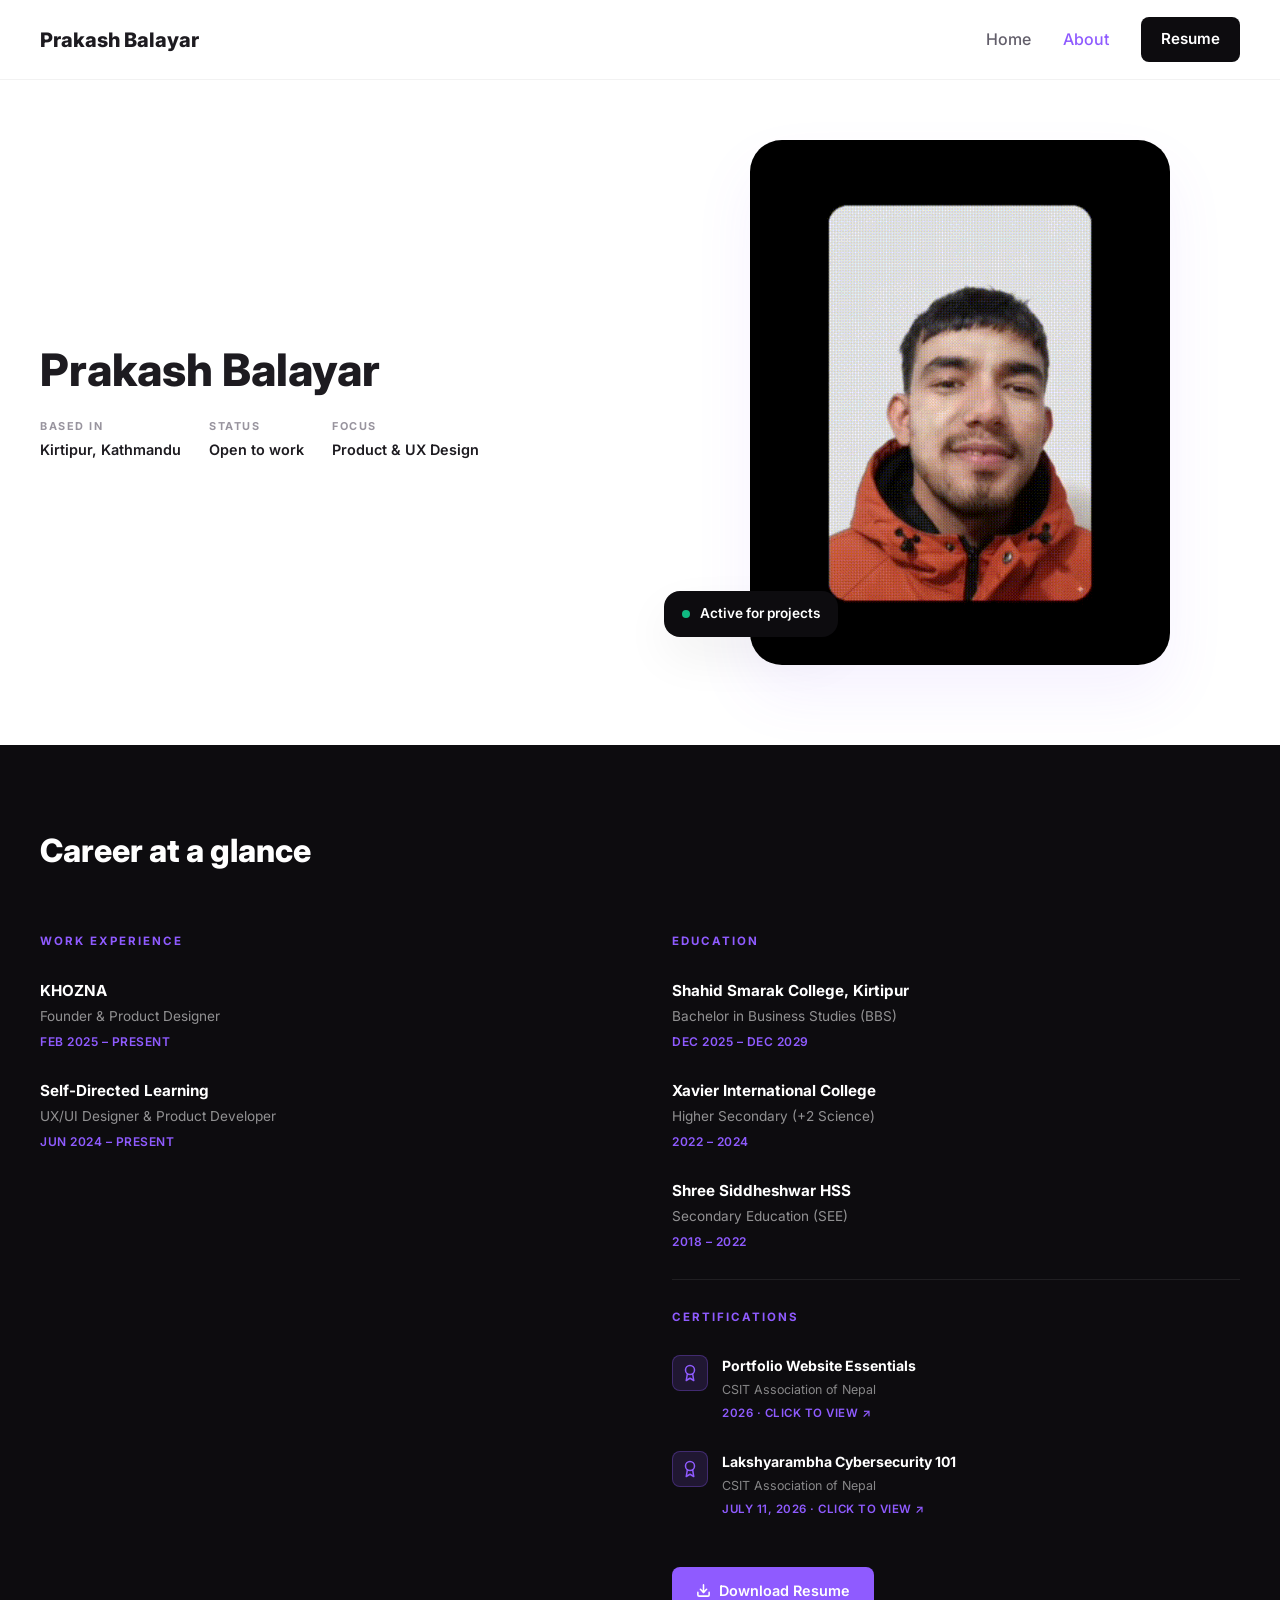
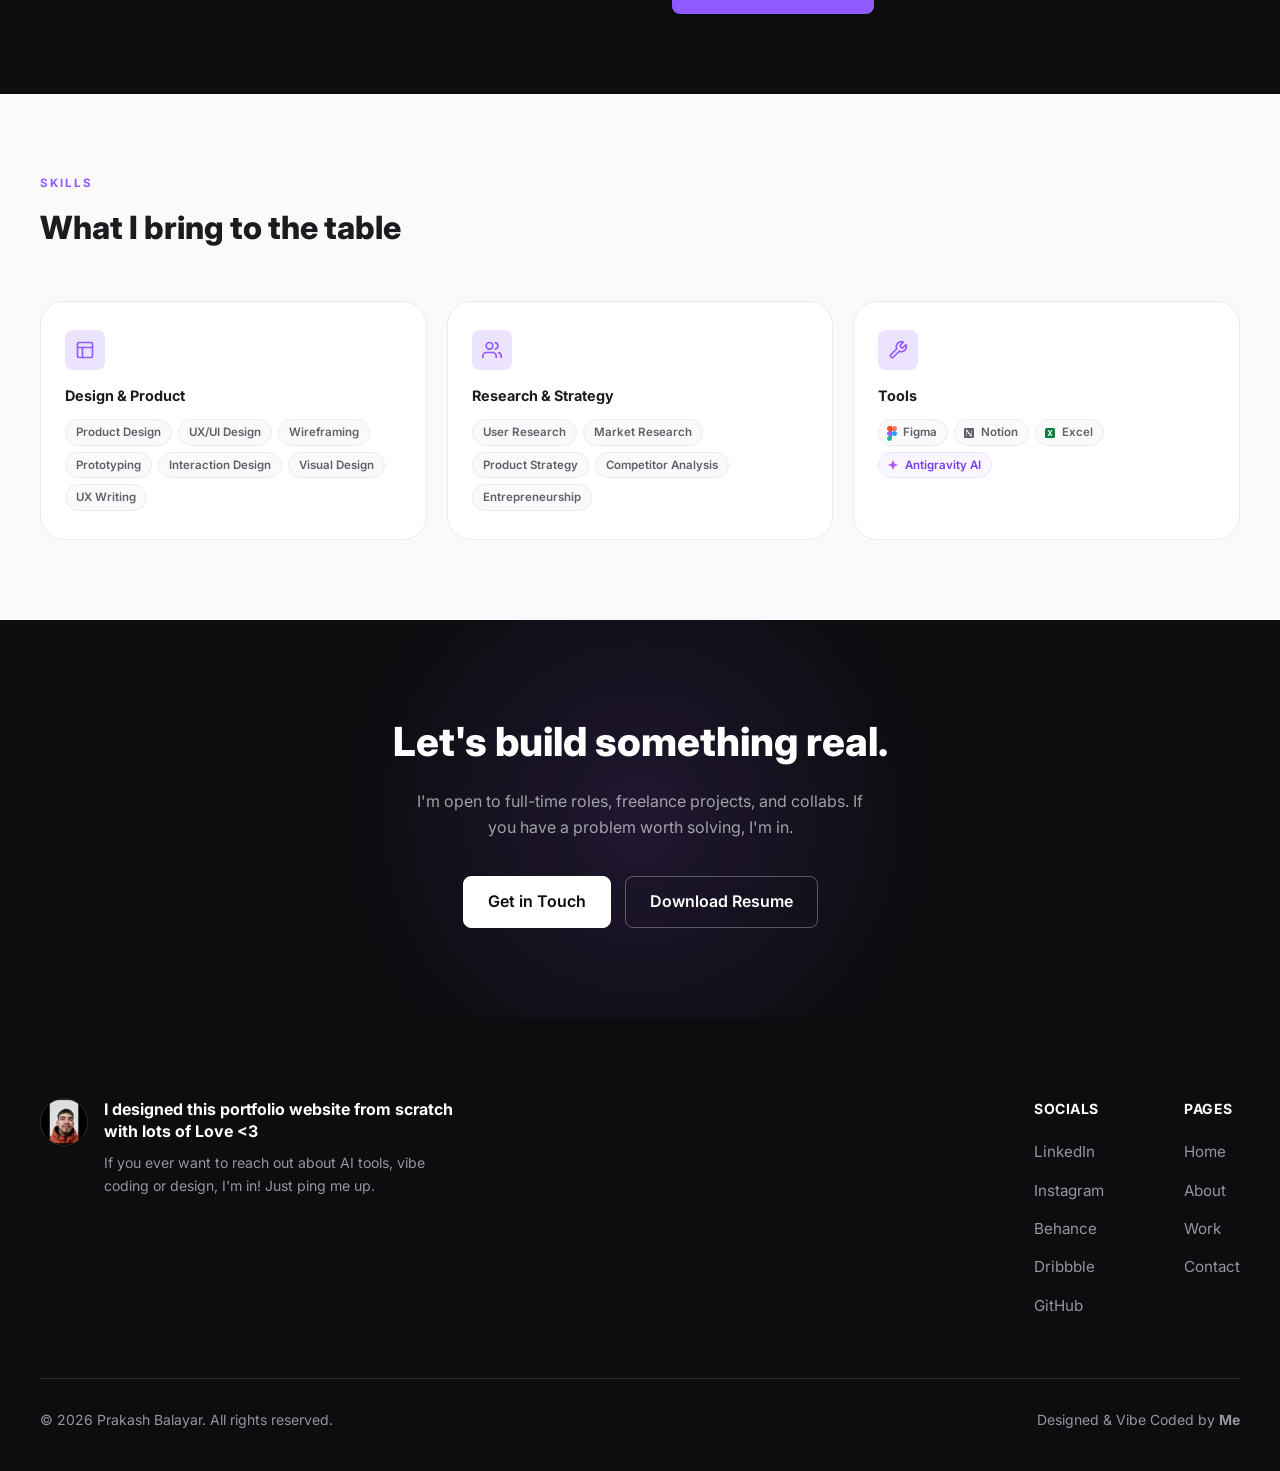
==== about.html @ 480bbaaa "design: update about page tools section to only include key design/productivity tools with custom br" ====
<!DOCTYPE html>
<html lang="en">

<head>
  <meta charset="UTF-8">
  <meta name="viewport" content="width=device-width, initial-scale=1.0">
  <title>About — Prakash Balayar | Product Designer</title>
  <meta name="description" content="Learn about Prakash Balayar — Junior Product Designer, Founder of KHOZNA, and UX strategist based in Kathmandu, Nepal.">
  <link rel="preconnect" href="https://fonts.googleapis.com">
  <link rel="preconnect" href="https://fonts.gstatic.com" crossorigin>
  <link href="https://fonts.googleapis.com/css2?family=Inter:wght@300;400;500;600;700;800;900&display=swap" rel="stylesheet">
  <link rel="stylesheet" href="style.css">
  <style>
    /* ── Hero ── */
    .about-hero {
      padding: 140px 0 80px;
      background-color: var(--bg-primary);
    }
    .about-hero-inner {
      display: grid;
      grid-template-columns: 1fr 1fr;
      gap: 80px;
      align-items: center;
    }
    .about-badge {
      display: inline-block;
      background-color: var(--primary-light);
      color: var(--primary-dark);
      font-weight: 700;
      font-size: 0.75rem;
      letter-spacing: 1.5px;
      text-transform: uppercase;
      padding: 6px 16px;
      border-radius: 50px;
      margin-bottom: 24px;
    }
    .about-headline {
      font-family: var(--font-title);
      font-size: 2.8rem;
      font-weight: 800;
      line-height: 1.2;
      color: var(--text-main);
      margin-bottom: 20px;
    }
    .about-headline span {
      background: var(--primary-gradient);
      -webkit-background-clip: text;
      background-clip: text;
      -webkit-text-fill-color: transparent;
    }
    .about-intro-para {
      font-size: 1rem;
      color: var(--text-muted);
      line-height: 1.8;
      margin-bottom: 32px;
    }
    .about-meta-row {
      display: flex;
      gap: 28px;
      flex-wrap: wrap;
    }
    .about-meta-item { display: flex; flex-direction: column; gap: 3px; }
    .about-meta-label { font-size: 0.68rem; font-weight: 700; text-transform: uppercase; letter-spacing: 1.5px; color: var(--text-light); }
    .about-meta-value { font-size: 0.9rem; font-weight: 600; color: var(--text-main); }
    .about-hero-photo { position: relative; }
    .about-photo-img {
      width: 100%; max-width: 420px; border-radius: var(--radius-xl);
      object-fit: cover; aspect-ratio: 4/5; display: block;
      margin: 0 auto; box-shadow: var(--shadow-premium);
    }
    .about-photo-badge {
      position: absolute; bottom: 28px; left: -16px;
      background: var(--bg-dark); color: var(--text-white);
      padding: 12px 18px; border-radius: var(--radius-md);
      box-shadow: var(--shadow-lg); display: flex; align-items: center; gap: 10px;
    }
    .badge-dot-green {
      width: 8px; height: 8px; min-width: 8px;
      background-color: #10B981; border-radius: 50%;
      animation: pg 2s ease-in-out infinite;
    }
    @keyframes pg { 0%,100%{opacity:1} 50%{opacity:.35} }
    .about-photo-badge span { font-size: 0.85rem; font-weight: 600; }

    /* ── Bio ── */
    .about-bio-section {
      padding: 80px 0;
      background-color: var(--bg-secondary);
    }
    .about-bio-grid {
      display: grid;
      grid-template-columns: 240px 1fr;
      gap: 70px;
      align-items: start;
    }
    .bio-sidebar-label {
      font-size: 0.72rem; font-weight: 700; text-transform: uppercase;
      letter-spacing: 2px; color: var(--primary); margin-bottom: 12px; display: block;
    }
    .bio-sidebar-line {
      width: 36px; height: 3px;
      background: var(--primary-gradient); border-radius: 2px; margin-bottom: 18px;
    }
    .bio-sidebar-sub { font-size: 0.88rem; color: var(--text-muted); line-height: 1.7; }
    .bio-content h2 {
      font-family: var(--font-title); font-size: 1.9rem; font-weight: 800;
      color: var(--text-main); margin-bottom: 18px; line-height: 1.25;
    }
    .bio-content p {
      font-size: 0.97rem; color: var(--text-muted); line-height: 1.85; margin-bottom: 18px;
    }
    .bio-content p:last-child { margin-bottom: 0; }

    /* ── Career at a Glance (dark) ── */
    .glance-section {
      background-color: var(--bg-dark);
      padding: 80px 0;
      color: var(--text-white);
    }
    .glance-heading {
      font-family: var(--font-title);
      font-size: 2rem;
      font-weight: 800;
      color: var(--text-white);
      margin-bottom: 56px;
    }
    .glance-grid {
      display: grid;
      grid-template-columns: 1fr 1fr;
      gap: 64px;
    }
    .glance-col-title {
      font-family: var(--font-title);
      font-size: 0.72rem;
      font-weight: 700;
      text-transform: uppercase;
      letter-spacing: 2px;
      color: var(--primary);
      margin-bottom: 28px;
      display: block;
    }
    .glance-list { display: flex; flex-direction: column; gap: 28px; }
    .glance-org {
      font-family: var(--font-title);
      font-weight: 700;
      font-size: 0.95rem;
      color: var(--text-white);
      margin-bottom: 3px;
    }
    .glance-role {
      font-size: 0.85rem;
      color: rgba(255,255,255,0.55);
      margin-bottom: 4px;
    }
    .glance-date {
      font-size: 0.75rem;
      font-weight: 600;
      color: var(--primary);
      text-transform: uppercase;
      letter-spacing: 0.5px;
    }
    .glance-divider {
      border: none;
      border-top: 1px solid rgba(255,255,255,0.08);
      margin: 28px 0;
    }
    /* Certification in same glance col */
    .glance-cert-title {
      font-family: var(--font-title);
      font-size: 0.72rem;
      font-weight: 700;
      text-transform: uppercase;
      letter-spacing: 2px;
      color: var(--primary);
      margin-bottom: 28px;
      display: block;
    }
    .cert-item {
      display: flex; gap: 14px; align-items: flex-start;
      text-decoration: none;
      transition: transform var(--transition-fast);
    }
    .cert-item:hover {
      transform: translateX(4px);
    }
    .cert-icon {
      width: 36px; height: 36px; min-width: 36px;
      background: rgba(143,91,255,0.15);
      border: 1px solid rgba(143,91,255,0.3);
      border-radius: 8px;
      display: flex; align-items: center; justify-content: center;
      color: var(--primary);
    }
    .cert-name {
      font-weight: 700; font-size: 0.88rem;
      color: var(--text-white); margin-bottom: 3px;
    }
    .cert-issuer {
      font-size: 0.78rem;
      color: rgba(255,255,255,0.5);
      margin-bottom: 4px;
    }
    .cert-date {
      font-size: 0.72rem;
      color: var(--primary);
      font-weight: 600;
      text-transform: uppercase;
      letter-spacing: 0.5px;
    }
    .glance-footer {
      display: grid;
      grid-template-columns: 1fr 1fr;
      gap: 64px;
      margin-top: 48px;
    }
    .glance-footer .glance-download {
      grid-column: 2;
      justify-self: start;
    }
    .glance-download {
      display: inline-flex;
      align-items: center;
      gap: 8px;
      background: var(--primary);
      color: #fff;
      font-family: var(--font-title);
      font-weight: 600;
      font-size: 0.9rem;
      padding: 12px 24px;
      border-radius: var(--radius-sm);
      transition: background var(--transition-fast), box-shadow var(--transition-fast);
    }
    .glance-download:hover {
      background: var(--primary-dark);
      box-shadow: 0 8px 20px rgba(143,91,255,0.3);
    }

    /* ── Skills ── */
    .about-skills-section { padding: 80px 0; background: var(--bg-secondary); }
    .skills-grid { display: grid; grid-template-columns: repeat(3,1fr); gap: 20px; }
    .skill-card {
      background: var(--bg-primary); border: 1px solid var(--border-light);
      border-radius: var(--radius-lg); padding: 28px 24px;
      transition: transform var(--transition-normal), box-shadow var(--transition-normal), border-color var(--transition-normal);
    }
    .skill-card:hover { transform: translateY(-4px); box-shadow: var(--shadow-md); border-color: var(--primary-light); }
    .skill-card-icon {
      width: 40px; height: 40px; background: var(--primary-light);
      border-radius: var(--radius-sm); display: flex; align-items: center;
      justify-content: center; margin-bottom: 14px; color: var(--primary);
    }
    .skill-card h4 { font-family: var(--font-title); font-weight: 700; font-size: 0.9rem; color: var(--text-main); margin-bottom: 12px; }
    .skill-tags { display: flex; flex-wrap: wrap; gap: 6px; }
    .skill-tag {
      font-size: 0.72rem; font-weight: 600; color: var(--text-muted);
      background: var(--bg-secondary); border: 1px solid var(--border-light);
      padding: 3px 10px; border-radius: 50px;
    }
    .skill-tag-with-icon {
      display: inline-flex;
      align-items: center;
      gap: 6px;
      padding: 3px 10px 3px 8px;
    }
    .skill-tag-with-icon svg {
      flex-shrink: 0;
    }

    /* ── Section label/heading ── */
    .section-label { font-size: 0.72rem; font-weight: 700; text-transform: uppercase; letter-spacing: 2px; color: var(--primary); margin-bottom: 10px; display: block; }
    .section-heading { font-family: var(--font-title); font-size: 2rem; font-weight: 800; color: var(--text-main); margin-bottom: 48px; }

    /* ── CTA ── */
    .about-cta {
      padding: 90px 0; background-color: var(--bg-dark);
      text-align: center; position: relative; overflow: hidden;
    }
    .about-cta::before {
      content:''; position:absolute; top:50%; left:50%;
      transform:translate(-50%,-50%); width:600px; height:600px;
      background:radial-gradient(circle,rgba(143,91,255,.14) 0%,transparent 70%);
      pointer-events:none;
    }
    .about-cta h2 { font-family:var(--font-title); font-size:2.5rem; font-weight:800; color:var(--text-white); margin-bottom:14px; position:relative; }
    .about-cta p { font-size:1rem; color:rgba(255,255,255,.6); margin-bottom:36px; max-width:460px; margin-left:auto; margin-right:auto; line-height:1.65; position:relative; }
    .about-cta-buttons { display:flex; gap:14px; justify-content:center; flex-wrap:wrap; position:relative; }
    .btn-white { background-color:var(--text-white); color:var(--bg-dark); border:1px solid var(--text-white); }
    .btn-white:hover { background-color:rgba(255,255,255,.9); }
    .btn-ghost { background-color:transparent; color:var(--text-white); border:1px solid rgba(255,255,255,.3); }
    .btn-ghost:hover { background-color:rgba(255,255,255,.08); border-color:rgba(255,255,255,.6); }

    /* ── Responsive ── */
    @media (max-width: 900px) {
      .about-hero-inner { grid-template-columns:1fr; gap:40px; }
      .about-hero-photo { order:-1; }
      .about-photo-img { max-width:300px; aspect-ratio:1/1; }
      .about-photo-badge { left:0; }
      .about-bio-grid { grid-template-columns:1fr; gap:28px; }
      .glance-grid { display: flex; flex-direction: column-reverse; gap: 48px; }
      .glance-footer { display: flex; justify-content: center; margin-top: 32px; }
      .skills-grid { grid-template-columns:1fr 1fr; }
    }
    @media (max-width: 600px) {
      .about-hero { padding:110px 0 56px; }
      .about-headline { font-size:2rem; }
      .about-bio-section, .about-skills-section { padding:56px 0; }
      .glance-section { padding:60px 0; }
      .skills-grid { grid-template-columns:1fr; }
      .about-cta h2 { font-size:1.8rem; }
      .about-cta-buttons { flex-direction:column; align-items:center; }
      .about-cta-buttons .btn { width:100%; max-width:280px; }
    }
  </style>
</head>

<body>

  <!-- Navbar -->
  <header class="navbar">
    <div class="container navbar-container">
      <a href="index.html" class="logo">Prakash Balayar</a>
      <nav class="nav-menu">
        <a href="index.html#hero" class="nav-link">Home</a>
        <a href="about.html" class="nav-link" style="color:var(--primary);">About</a>
        <a href="Prakash_Balayar_Resume.pdf" target="_blank" class="btn btn-nav">Resume</a>
      </nav>
      <button class="mobile-toggle" aria-label="Toggle menu">
        <span></span><span></span><span></span>
      </button>
    </div>
  </header>

  <main>

    <!-- Hero -->
    <section class="about-hero">
      <div class="container about-hero-inner">
        <div class="about-hero-left">
          <h1 class="about-headline">Prakash Balayar</h1>
          <div class="about-meta-row">
            <div class="about-meta-item">
              <span class="about-meta-label">Based in</span>
              <span class="about-meta-value">Kirtipur, Kathmandu</span>
            </div>
            <div class="about-meta-item">
              <span class="about-meta-label">Status</span>
              <span class="about-meta-value">Open to work</span>
            </div>
            <div class="about-meta-item">
              <span class="about-meta-label">Focus</span>
              <span class="about-meta-value">Product & UX Design</span>
            </div>
          </div>
        </div>
        <div class="about-hero-photo">
          <img src="prakash.gif" alt="Prakash Balayar" class="about-photo-img">
          <div class="about-photo-badge">
            <span class="badge-dot-green"></span>
            <span>Active for projects</span>
          </div>
        </div>
      </div>
    </section>

    <!-- Career at a Glance -->
    <section class="glance-section">
      <div class="container">
        <h2 class="glance-heading">Career at a glance</h2>

        <div class="glance-grid">

          <!-- Left: Work Experience -->
          <div class="glance-work-col">
            <span class="glance-col-title">Work Experience</span>
            <div class="glance-list">

              <div class="glance-item">
                <div class="glance-org">KHOZNA</div>
                <div class="glance-role">Founder & Product Designer</div>
                <div class="glance-date">Feb 2025 – Present</div>
              </div>

              <div class="glance-item">
                <div class="glance-org">Self-Directed Learning</div>
                <div class="glance-role">UX/UI Designer & Product Developer</div>
                <div class="glance-date">Jun 2024 – Present</div>
              </div>

            </div>
          </div>

          <!-- Right: Education + Certifications -->
          <div class="glance-edu-col">
            <span class="glance-col-title">Education</span>
            <div class="glance-list">

              <div class="glance-item">
                <div class="glance-org">Shahid Smarak College, Kirtipur</div>
                <div class="glance-role">Bachelor in Business Studies (BBS)</div>
                <div class="glance-date">Dec 2025 – Dec 2029</div>
              </div>

              <div class="glance-item">
                <div class="glance-org">Xavier International College</div>
                <div class="glance-role">Higher Secondary (+2 Science)</div>
                <div class="glance-date">2022 – 2024</div>
              </div>

              <div class="glance-item">
                <div class="glance-org">Shree Siddheshwar HSS</div>
                <div class="glance-role">Secondary Education (SEE)</div>
                <div class="glance-date">2018 – 2022</div>
              </div>

            </div>

            <hr class="glance-divider">

            <span class="glance-cert-title">Certifications</span>
            <div class="glance-list">

              <!-- Cert 1: Portfolio Website Essentials -->
              <a href="prakash-balayar-portfolio-website-essentials-2026.png" target="_blank" class="cert-item">
                <div class="cert-icon">
                  <svg width="18" height="18" viewBox="0 0 24 24" fill="none" stroke="currentColor" stroke-width="2" stroke-linecap="round" stroke-linejoin="round"><circle cx="12" cy="8" r="6"/><path d="M15.477 12.89L17 22l-5-3-5 3 1.523-9.11"/></svg>
                </div>
                <div class="cert-body">
                  <div class="cert-name">Portfolio Website Essentials</div>
                  <div class="cert-issuer">CSIT Association of Nepal</div>
                  <div class="cert-date">2026 · Click to view ↗</div>
                </div>
              </a>

              <!-- Cert 2: Cybersecurity 101 -->
              <a href="prakash-balayar-cybersecurity-101.png" target="_blank" class="cert-item">
                <div class="cert-icon">
                  <svg width="18" height="18" viewBox="0 0 24 24" fill="none" stroke="currentColor" stroke-width="2" stroke-linecap="round" stroke-linejoin="round"><circle cx="12" cy="8" r="6"/><path d="M15.477 12.89L17 22l-5-3-5 3 1.523-9.11"/></svg>
                </div>
                <div class="cert-body">
                  <div class="cert-name">Lakshyarambha Cybersecurity 101</div>
                  <div class="cert-issuer">CSIT Association of Nepal</div>
                  <div class="cert-date">July 11, 2026 · Click to view ↗</div>
                </div>
              </a>

            </div>
          </div>

        </div>

        <div class="glance-footer">
          <a href="Prakash_Balayar_Resume.pdf" target="_blank" class="glance-download">
            <svg width="15" height="15" viewBox="0 0 24 24" fill="none" stroke="currentColor" stroke-width="2.5" stroke-linecap="round" stroke-linejoin="round"><path d="M21 15v4a2 2 0 0 1-2 2H5a2 2 0 0 1-2-2v-4"/><polyline points="7 10 12 15 17 10"/><line x1="12" y1="15" x2="12" y2="3"/></svg>
            Download Resume
          </a>
        </div>
      </div>
    </section>

    <!-- Skills -->
    <section class="about-skills-section">
      <div class="container">
        <span class="section-label">Skills</span>
        <h2 class="section-heading">What I bring to the table</h2>
        <div class="skills-grid">

          <div class="skill-card">
            <div class="skill-card-icon">
              <svg width="20" height="20" viewBox="0 0 24 24" fill="none" stroke="currentColor" stroke-width="2" stroke-linecap="round" stroke-linejoin="round"><rect x="3" y="3" width="18" height="18" rx="2"/><path d="M3 9h18M9 21V9"/></svg>
            </div>
            <h4>Design & Product</h4>
            <div class="skill-tags">
              <span class="skill-tag">Product Design</span>
              <span class="skill-tag">UX/UI Design</span>
              <span class="skill-tag">Wireframing</span>
              <span class="skill-tag">Prototyping</span>
              <span class="skill-tag">Interaction Design</span>
              <span class="skill-tag">Visual Design</span>
              <span class="skill-tag">UX Writing</span>
            </div>
          </div>

          <div class="skill-card">
            <div class="skill-card-icon">
              <svg width="20" height="20" viewBox="0 0 24 24" fill="none" stroke="currentColor" stroke-width="2" stroke-linecap="round" stroke-linejoin="round"><path d="M17 21v-2a4 4 0 0 0-4-4H5a4 4 0 0 0-4 4v2"/><circle cx="9" cy="7" r="4"/><path d="M23 21v-2a4 4 0 0 0-3-3.87M16 3.13a4 4 0 0 1 0 7.75"/></svg>
            </div>
            <h4>Research & Strategy</h4>
            <div class="skill-tags">
              <span class="skill-tag">User Research</span>
              <span class="skill-tag">Market Research</span>
              <span class="skill-tag">Product Strategy</span>
              <span class="skill-tag">Competitor Analysis</span>
              <span class="skill-tag">Entrepreneurship</span>
            </div>
          </div>

          <div class="skill-card">
            <div class="skill-card-icon">
              <svg width="20" height="20" viewBox="0 0 24 24" fill="none" stroke="currentColor" stroke-width="2" stroke-linecap="round" stroke-linejoin="round"><path d="M14.7 6.3a1 1 0 0 0 0 1.4l1.6 1.6a1 1 0 0 0 1.4 0l3.77-3.77a6 6 0 0 1-7.94 7.94l-6.91 6.91a2.12 2.12 0 0 1-3-3l6.91-6.91a6 6 0 0 1 7.94-7.94l-3.76 3.76z"/></svg>
            </div>
            <h4>Tools</h4>
            <div class="skill-tags">
              <!-- Figma tag -->
              <span class="skill-tag skill-tag-with-icon">
                <svg width="10" height="15" viewBox="0 0 12 18" fill="none" xmlns="http://www.w3.org/2000/svg" style="margin-top: 1px;">
                  <path d="M3 0C1.34315 0 0 1.34315 0 3C0 4.65685 1.34315 6 3 6H6V0H3Z" fill="#F24E1E"/>
                  <path d="M9 0C7.34315 0 6 1.34315 6 3V6H9C10.6569 6 12 4.65685 12 3C12 1.34315 10.6569 0 9 0Z" fill="#FF7262"/>
                  <path d="M3 6C1.34315 6 0 7.34315 0 9C0 10.6569 1.34315 12 3 12H6V6H3Z" fill="#A259FF"/>
                  <path d="M0 15C0 16.6569 1.34315 18 3 18C4.65685 18 6 16.6569 6 15V12H3C1.34315 12 0 13.34315 0 15Z" fill="#1ABC9C"/>
                  <path d="M9 6C7.34315 6 6 7.34315 6 9C6 10.6569 7.34315 12 9 12C10.6569 12 12 10.6569 12 9C12 7.34315 10.6569 6 9 6Z" fill="#18A0FB"/>
                </svg>
                Figma
              </span>
              <!-- Notion tag -->
              <span class="skill-tag skill-tag-with-icon">
                <svg width="12" height="12" viewBox="0 0 24 24" fill="currentColor">
                  <path d="M4.46 2h15.08A2.46 2.46 0 0 1 22 4.46v15.08A2.46 2.46 0 0 1 19.54 22H4.46A2.46 2.46 0 0 1 2 19.54V4.46A2.46 2.46 0 0 1 4.46 2zm1.69 3.08v13.84c.61-.15.93-.61.93-1.38V8.16l8.3 10.76c.46.61 1.07.61 1.84.46V5.54c-.61.15-.92.62-.92 1.39v9.23l-8.31-10.77c-.46-.61-1.07-.61-1.84-.31z"/>
                </svg>
                Notion
              </span>
              <!-- Excel tag -->
              <span class="skill-tag skill-tag-with-icon">
                <svg width="12" height="12" viewBox="0 0 24 24" fill="#107C41" xmlns="http://www.w3.org/2000/svg">
                  <rect x="2" y="2" width="20" height="20" rx="3" fill="#107C41"/>
                  <path d="M7 6H10L12 10.5L14 6H17L13.5 12L17 18H14L12 13.5L10 18H7L10.5 12L7 6Z" fill="white"/>
                </svg>
                Excel
              </span>
              <!-- Antigravity tag -->
              <span class="skill-tag skill-tag-with-icon" style="border-color: var(--primary-light); background: rgba(143, 91, 255, 0.05); color: var(--primary-dark);">
                <svg width="12" height="12" viewBox="0 0 24 24" fill="none" xmlns="http://www.w3.org/2000/svg">
                  <path d="M12 2L14.85 9.15L22 12L14.85 14.85L12 22L9.15 14.85L2 12L9.15 9.15L12 2Z" fill="url(#ai-spark-grad)"/>
                  <defs>
                    <linearGradient id="ai-spark-grad" x1="2" y1="2" x2="22" y2="22" gradientUnits="userSpaceOnUse">
                      <stop stop-color="#8F5BFF"/>
                      <stop offset="1" stop-color="#D05BFF"/>
                    </linearGradient>
                  </defs>
                </svg>
                Antigravity AI
              </span>
            </div>
          </div>

        </div>
      </div>
    </section>

    <!-- CTA -->
    <section class="about-cta">
      <div class="container">
        <h2>Let's build something real.</h2>
        <p>I'm open to full-time roles, freelance projects, and collabs. If you have a problem worth solving, I'm in.</p>
        <div class="about-cta-buttons">
          <a href="index.html#contact" class="btn btn-white">Get in Touch</a>
          <a href="Prakash_Balayar_Resume.pdf" target="_blank" class="btn btn-ghost">Download Resume</a>
        </div>
      </div>
    </section>

  </main>

  <!-- Footer -->
  <footer class="footer">
    <div class="container">
      <div class="footer-top">
        <div class="footer-brand">
          <div class="brand-bio-wrap">
            <img src="prakash.gif" alt="Prakash Balayar" class="footer-avatar">
            <div class="brand-bio-text">
              <p class="brand-bio-title">I designed this portfolio website from scratch with lots of Love &lt;3</p>
              <p class="brand-bio-sub">If you ever want to reach out about AI tools, vibe coding or design, I'm in! Just ping me up.</p>
            </div>
          </div>
        </div>
        <div class="footer-links-group">
          <div class="footer-links-col">
            <h5 class="col-title">Socials</h5>
            <a href="https://www.linkedin.com/in/prakash-balayar/" target="_blank" rel="noopener noreferrer" class="footer-link">LinkedIn</a>
            <a href="https://www.instagram.com/prakashblyr_i_/" target="_blank" rel="noopener noreferrer" class="footer-link">Instagram</a>
            <a href="https://www.behance.net/PrakashBlyr" target="_blank" rel="noopener noreferrer" class="footer-link">Behance</a>
            <a href="https://dribbble.com/Prakashblyr" target="_blank" rel="noopener noreferrer" class="footer-link">Dribbble</a>
            <a href="https://github.com/Prakas-sys" target="_blank" rel="noopener noreferrer" class="footer-link">GitHub</a>
          </div>
          <div class="footer-links-col">
            <h5 class="col-title">Pages</h5>
            <a href="index.html" class="footer-link">Home</a>
            <a href="about.html" class="footer-link">About</a>
            <a href="index.html#work" class="footer-link">Work</a>
            <a href="index.html#contact" class="footer-link">Contact</a>
          </div>
        </div>
      </div>
      <div class="footer-divider"></div>
      <div class="footer-bottom">
        <p class="copyright">© 2026 Prakash Balayar. All rights reserved.</p>
        <p class="copyright">Designed &amp; Vibe Coded by <strong>Me</strong></p>
      </div>
    </div>
  </footer>

  <script src="script.js"></script>
</body>
</html>
---- style.css ----
/* -------------------------------------------------------------
 * Prakash Balayar Portfolio - Premium Design System Stylesheet
 * ------------------------------------------------------------- */

/* Variables & Design Tokens */
:root {
  --primary: #8F5BFF;
  --primary-light: #ECE3FF;
  --primary-dark: #763EE5;
  --primary-gradient: linear-gradient(135deg, #8F5BFF 0%, #B68DFF 100%);
  --secondary: #1F2937;
  
  --bg-primary: #FFFFFF;
  --bg-secondary: #FAFAFB;
  --bg-dark: #0D0C0F;
  --bg-dark-card: #151419;
  
  --text-main: #1D1B20;
  --text-muted: #625E6A;
  --text-light: #98949E;
  --text-white: #FFFFFF;
  
  --border-light: #EBEAEF;
  --border-dark: #2B2930;
  
  --radius-xl: 32px;
  --radius-lg: 24px;
  --radius-md: 16px;
  --radius-sm: 8px;
  
  --shadow-sm: 0 2px 8px rgba(0, 0, 0, 0.04);
  --shadow-md: 0 8px 24px rgba(143, 91, 255, 0.06);
  --shadow-lg: 0 20px 48px rgba(0, 0, 0, 0.06);
  --shadow-premium: 0 30px 60px rgba(143, 91, 255, 0.08);
  
  --font-title: 'Inter', -apple-system, BlinkMacSystemFont, sans-serif;
  --font-body: 'Inter', -apple-system, BlinkMacSystemFont, sans-serif;
  
  --transition-fast: 0.2s cubic-bezier(0.16, 1, 0.3, 1);
  --transition-normal: 0.35s cubic-bezier(0.16, 1, 0.3, 1);
  --transition-slow: 0.6s cubic-bezier(0.16, 1, 0.3, 1);
}

/* Reset basics */
*, *::before, *::after {
  box-sizing: border-box;
  margin: 0;
  padding: 0;
}

html {
  scroll-behavior: smooth;
  font-size: 16px;
}

body {
  font-family: var(--font-body);
  background-color: var(--bg-primary);
  color: var(--text-main);
  line-height: 1.6;
  -webkit-font-smoothing: antialiased;
  overflow-x: hidden;
}

img {
  max-width: 100%;
  display: block;
  height: auto;
}

a {
  text-decoration: none;
  color: inherit;
  transition: color var(--transition-fast);
}

input, textarea, button {
  font-family: inherit;
  outline: none;
}

/* Layout Utilities */
.container {
  width: 100%;
  max-width: 1320px;
  margin-left: auto;
  margin-right: auto;
  padding-left: 40px;
  padding-right: 40px;
}

/* Helper Buttons */
.btn {
  display: inline-flex;
  align-items: center;
  justify-content: center;
  gap: 8px;
  padding: 12px 24px;
  font-family: var(--font-title);
  font-weight: 600;
  font-size: 1rem;
  border-radius: var(--radius-sm);
  cursor: pointer;
  transition: transform var(--transition-fast), background-color var(--transition-fast), border-color var(--transition-fast), box-shadow var(--transition-fast);
  border: 1px type solid transparent;
}

.btn:active {
  transform: scale(0.97);
}

.btn-primary {
  background-color: var(--primary);
  color: var(--text-white);
  border: 1px solid var(--primary);
}

.btn-primary:hover {
  background-color: var(--primary-dark);
  box-shadow: 0 8px 20px rgba(143, 91, 255, 0.25);
}

.btn-outline {
  background-color: transparent;
  color: var(--primary);
  border: 1px solid var(--primary);
}

.btn-outline:hover {
  background-color: var(--primary-light);
  color: var(--primary-dark);
}

.btn-nav {
  background-color: var(--bg-dark);
  color: var(--text-white);
  padding: 10px 20px;
  border-radius: var(--radius-sm);
  font-size: 0.95rem;
}

.btn-nav:hover {
  background-color: var(--primary);
  box-shadow: 0 4px 12px rgba(143, 91, 255, 0.2);
}

/* Header & Glassmorphic Navbar */
.navbar {
  position: fixed;
  top: 0;
  left: 0;
  right: 0;
  height: 80px;
  z-index: 100;
  background-color: rgba(255, 255, 255, 0.8);
  backdrop-filter: blur(12px);
  -webkit-backdrop-filter: blur(12px);
  border-bottom: 1px solid rgba(0, 0, 0, 0.05);
  display: flex;
  align-items: center;
  transition: background-color var(--transition-fast), height var(--transition-fast);
}

.navbar.scrolled {
  height: 70px;
  background-color: rgba(255, 255, 255, 0.9);
  box-shadow: var(--shadow-sm);
}

.navbar-container {
  display: flex;
  justify-content: space-between;
  align-items: center;
}

.logo {
  font-family: var(--font-title);
  font-weight: 800;
  font-size: 1.25rem;
  color: var(--text-main);
  display: flex;
  align-items: center;
  gap: 8px;
}

.logo-dot {
  width: 8px;
  height: 8px;
  background-color: var(--primary);
  border-radius: 50%;
  display: inline-block;
}

.nav-menu {
  display: flex;
  align-items: center;
  gap: 32px;
}

.nav-link {
  font-family: var(--font-title);
  font-weight: 500;
  font-size: 1rem;
  color: var(--text-muted);
  position: relative;
  padding: 8px 0;
}

.nav-link::after {
  content: '';
  position: absolute;
  bottom: 0;
  left: 0;
  width: 0;
  height: 2px;
  background-color: var(--primary);
  transition: width var(--transition-fast);
}

.nav-link:hover {
  color: var(--text-main);
}

.nav-link:hover::after {
  width: 100%;
}

.mobile-toggle {
  display: none;
  flex-direction: column;
  gap: 6px;
  background: none;
  border: none;
  cursor: pointer;
  padding: 4px;
}

.mobile-toggle span {
  width: 24px;
  height: 2px;
  background-color: var(--text-main);
  transition: transform var(--transition-fast), opacity var(--transition-fast);
}

/* Hero Section */
.hero-section {
  padding-top: 160px;
  padding-bottom: 80px;
  min-height: calc(100vh - 80px);
  display: flex;
  align-items: center;
}

.hero-container {
  display: grid;
  grid-template-columns: 1.1fr 0.9fr;
  align-items: center;
  gap: 60px;
}

.hero-content {
  display: flex;
  flex-direction: column;
  align-items: flex-start;
}

.badge-hello {
  background-color: var(--primary-light);
  color: var(--primary-dark);
  font-weight: 700;
  font-size: 0.9rem;
  letter-spacing: 0.5px;
  text-transform: uppercase;
  padding: 6px 14px;
  border-radius: 50px;
  margin-bottom: 24px;
  font-family: var(--font-title);
}

.hello-text {
  font-family: var(--font-title);
  font-size: 32px;
  font-weight: 700;
  color: var(--primary);
  margin-bottom: 12px;
}

.hero-title {
  font-family: var(--font-title);
  font-weight: 800;
  font-size: 48px;
  line-height: 1.15;
  color: var(--text-main);
  margin-bottom: 20px;
}

.gradient-text {
  background: var(--primary-gradient);
  -webkit-background-clip: text;
  background-clip: text;
  -webkit-text-fill-color: transparent;
}

.hero-description {
  font-size: 16px;
  color: var(--text-muted);
  margin-bottom: 40px;
  max-width: 520px;
  line-height: 1.65;
}

.hero-actions {
  display: flex;
  gap: 16px;
  width: 100%;
}

.hero-visual {
  display: flex;
  justify-content: center;
  align-items: center;
  position: relative;
}

.avatar-wrapper {
  position: relative;
  width: 100%;
  max-width: 420px;
  aspect-ratio: 1 / 1;
  border-radius: var(--radius-xl);
  overflow: visible;
}

.avatar-backdrop {
  display: none;
}

.avatar-image {
  position: relative;
  z-index: 2;
  width: 100%;
  height: 100%;
  object-fit: cover;
  border-radius: var(--radius-xl);
  border: 4px solid var(--bg-primary);
  box-shadow: var(--shadow-lg);
}

/* Avatar Badge Overlays */
.avatar-badge {
  position: absolute;
  z-index: 3;
  background: rgba(255, 255, 255, 0.9);
  backdrop-filter: blur(8px);
  -webkit-backdrop-filter: blur(8px);
  border: 1px solid rgba(255, 255, 255, 0.6);
  padding: 10px 16px;
  border-radius: 50px;
  font-family: var(--font-title);
  font-weight: 600;
  font-size: 0.875rem;
  box-shadow: var(--shadow-md);
  display: flex;
  align-items: center;
  gap: 8px;
}

.badge-top-right {
  top: 30px;
  right: -20px;
}

.badge-bottom-right {
  bottom: 40px;
  right: -30px;
  background: var(--primary);
  color: var(--text-white);
  border-color: rgba(255, 255, 255, 0.1);
}

.badge-dot {
  width: 8px;
  height: 8px;
  background-color: #10B981;
  border-radius: 50%;
}

.animate-ping-slow {
  animation: ping 2s cubic-bezier(0, 0, 0.2, 1) infinite;
}

@keyframes ping {
  75%, 100% {
    transform: scale(2);
    opacity: 0;
  }
}

.badge-icon {
  font-size: 1rem;
}

/* Custom design cursor pointer overlay */
.cursor-mockup {
  position: absolute;
  z-index: 4;
  top: 50%;
  left: 20%;
  display: flex;
  flex-direction: column;
  align-items: flex-start;
  pointer-events: none;
  animation: floatCursor 6s ease-in-out infinite alternate;
}

.cursor-label {
  background-color: var(--primary);
  color: var(--text-white);
  font-size: 0.75rem;
  font-weight: 600;
  padding: 3px 8px;
  border-radius: 4px;
  margin-left: 8px;
  margin-top: 12px;
  box-shadow: var(--shadow-sm);
}

@keyframes floatCursor {
  0% {
    transform: translate(0, 0);
  }
  100% {
    transform: translate(25px, -15px);
  }
}

/* Sections Standards */
.section-header {
  text-align: center;
  max-width: 600px;
  margin: 0 auto 56px;
}

.section-title {
  font-family: var(--font-title);
  font-size: 2.25rem;
  font-weight: 800;
  color: var(--text-main);
  margin-bottom: 12px;
}

.section-subtitle {
  color: var(--text-muted);
  font-size: 1rem;
}

/* Work / Projects Section — full bleed, no side padding */
.work-section {
  padding: 60px 0 0;
  background-color: var(--bg-secondary);
  overflow: hidden;
}

/* 2-column full-bleed grid, no gap */
.projects-grid {
  display: grid;
  grid-template-columns: 1fr 1fr;
  gap: 0;
  width: 100%;
}

/* Image-only card — natural height, no cropping, edge to edge */
.project-card-image-only .project-visual {
  width: 100% !important;
  height: auto !important;
  border-radius: 0 !important;
  padding: 0 !important;
  background: transparent !important;
  display: block !important;
  overflow: hidden;
}

/* Coming Soon — clean grey dotted border only, matches height of left card */
.project-coming-soon {
  height: 100%;
  background-color: transparent;
  border: 3px dotted #888888 !important;
  border-radius: 0 !important;
  cursor: pointer;
  box-sizing: border-box;
  transition: border-color var(--transition-fast);
}

.project-coming-soon:hover {
  border-color: var(--primary) !important;
}

.coming-soon-inner {
  display: flex;
  flex-direction: column;
  align-items: center;
  justify-content: center;
  gap: 12px;
  text-align: center;
  padding: 40px;
  height: 100%;
}

.coming-soon-plus {
  font-family: var(--font-title);
  font-size: 2.5rem;
  font-weight: 300;
  color: var(--border-light);
  line-height: 1;
  transition: color var(--transition-normal);
}

.project-coming-soon:hover .coming-soon-plus {
  color: var(--primary);
}

.coming-soon-label {
  font-family: var(--font-title);
  font-size: 1.25rem;
  font-weight: 800;
  color: var(--text-main);
  margin: 0;
}

.coming-soon-sub {
  font-size: 0.8rem;
  font-weight: 600;
  color: var(--text-muted);
  text-transform: uppercase;
  letter-spacing: 1.5px;
}

/* Responsive: stack to 1 column on mobile */
@media (max-width: 768px) {
  .projects-grid {
    grid-template-columns: 1fr;
    gap: 16px;
  }
  .project-card-image-only .project-visual {
    height: auto !important;
    min-height: auto !important;
  }
  .project-coming-soon {
    min-height: 280px !important;
  }
}

.project-card {
  background-color: var(--bg-primary);
  border-radius: var(--radius-lg);
  border: 1px solid var(--border-light);
  overflow: hidden;
  box-shadow: var(--shadow-sm);
  transition: transform var(--transition-normal), box-shadow var(--transition-normal);
}

.project-card:hover {
  transform: translateY(-8px);
  box-shadow: var(--shadow-premium);
}

/* Image-only card — show original Figma mockup, no cropping */
.project-card-image-only {
  display: block;
  cursor: pointer;
  border: none !important;
  border-radius: 0 !important;
  box-shadow: none !important;
  background-color: #fff !important;
  overflow: hidden;
}

.project-card-image-only:hover {
  transform: none !important;
  box-shadow: none !important;
}

.project-card-image-only .project-image {
  width: 100%;
  height: auto !important;
  display: block;
  border-radius: 0 !important;
  transform: none !important;
  transition: none !important;
}

.project-card.project-card-image-only:hover .project-image {
  transform: none !important;
}

.project-info {
  padding: 60px;
  display: flex;
  flex-direction: column;
  justify-content: center;
  align-items: flex-start;
}

.project-tags {
  display: flex;
  gap: 10px;
  margin-bottom: 24px;
}

.tag {
  background-color: var(--bg-secondary);
  color: var(--text-muted);
  font-size: 0.8rem;
  font-weight: 600;
  padding: 6px 14px;
  border-radius: 50px;
  border: 1px solid var(--border-light);
}

.project-title {
  font-family: var(--font-title);
  font-weight: 850;
  font-size: 2rem;
  line-height: 1.3;
  margin-bottom: 16px;
  color: var(--text-main);
}

.project-desc {
  color: var(--text-muted);
  font-size: 1rem;
  line-height: 1.6;
  margin-bottom: 32px;
}

.view-project-link {
  font-family: var(--font-title);
  font-weight: 700;
  font-size: 1rem;
  color: var(--primary);
  display: inline-flex;
  align-items: center;
  gap: 6px;
}

.view-project-link:hover {
  color: var(--primary-dark);
}

.view-project-link svg {
  transition: transform var(--transition-fast);
}

.view-project-link:hover svg {
  transform: translate(3px, -3px);
}

.project-visual {
  background-color: #F3F4F6;
  position: relative;
  overflow: hidden;
  display: flex;
  align-items: center;
  justify-content: center;
  padding: 40px;
}

.project-image {
  width: 100%;
  height: 100%;
  object-fit: contain;
  transition: transform var(--transition-slow);
}

.project-card:hover .project-image {
  transform: scale(1.03);
}

/* Mockup with clickable glass overlay */
.mockup-visual {
  position: relative;
  overflow: hidden;
  cursor: pointer;
}

.mockup-overlay {
  position: absolute;
  inset: 0;
  display: flex;
  align-items: center;
  justify-content: center;
  background: rgba(13, 12, 15, 0);
  transition: background var(--transition-normal);
}

.mockup-visual:hover .mockup-overlay {
  background: rgba(13, 12, 15, 0.35);
}

.mockup-overlay-btn {
  display: flex;
  align-items: center;
  gap: 10px;
  padding: 14px 28px;
  background: rgba(255, 255, 255, 0.15);
  backdrop-filter: blur(16px);
  -webkit-backdrop-filter: blur(16px);
  border: 1px solid rgba(255, 255, 255, 0.3);
  border-radius: 50px;
  color: #fff;
  font-family: var(--font-title);
  font-size: 0.95rem;
  font-weight: 700;
  letter-spacing: 0.3px;
  opacity: 0;
  transform: translateY(12px) scale(0.95);
  transition: opacity var(--transition-normal), transform var(--transition-normal), background var(--transition-fast);
  box-shadow: 0 8px 32px rgba(0,0,0,0.2);
  pointer-events: none;
}

.mockup-visual:hover .mockup-overlay-btn {
  opacity: 1;
  transform: translateY(0) scale(1);
  pointer-events: auto;
}

.mockup-overlay-btn:hover {
  background: rgba(143, 91, 255, 0.5);
  border-color: rgba(143, 91, 255, 0.6);
}

/* ── Ketan-style hover info overlay ───────────────────────── */
.mockup-hover-overlay {
  position: absolute;
  inset: 0;
  display: flex;
  flex-direction: column;
  justify-content: space-between;
  padding: 32px 48px 48px 48px;
  background: rgba(18, 18, 18, 0.72) !important;
  opacity: 0;
  transition: opacity 0.3s ease;
  pointer-events: none;
}

.mockup-visual:hover .mockup-hover-overlay {
  opacity: 1;
}

.mockup-hover-top {
  display: flex;
  flex-direction: column;
  gap: 8px;
}

.mockup-hover-category {
  font-family: var(--font-title);
  font-size: 0.72rem;
  font-weight: 700;
  letter-spacing: 2px;
  text-transform: uppercase;
  color: rgba(255, 255, 255, 0.75);
}

.mockup-hover-title {
  font-family: var(--font-title);
  font-size: 1.45rem;
  font-weight: 800;
  color: #fff;
  line-height: 1.25;
  margin: 0;
  max-width: 100%;
}

.mockup-hover-bottom {
  display: flex;
  gap: 10px;
  flex-wrap: wrap;
}

.mockup-hover-tag {
  font-family: var(--font-title);
  font-size: 0.75rem;
  font-weight: 600;
  letter-spacing: 1px;
  text-transform: uppercase;
  color: #fff;
  border: 1px solid rgba(255, 255, 255, 0.45);
  border-radius: 50px;
  padding: 6px 16px;
  backdrop-filter: blur(6px);
  -webkit-backdrop-filter: blur(6px);
  background: rgba(255, 255, 255, 0.1);
}

/* Quote / Philosophy Band */
.quote-band {
  background-color: var(--bg-dark);
  padding: 90px 0;
  position: relative;
  overflow: hidden;
}

.quote-band::before {
  content: '';
  position: absolute;
  top: -60px;
  left: 50%;
  transform: translateX(-50%);
  width: 600px;
  height: 600px;
  background: radial-gradient(circle, rgba(143, 91, 255, 0.12) 0%, transparent 70%);
  pointer-events: none;
}

.quote-container {
  display: flex;
  flex-direction: column;
  align-items: center;
  text-align: center;
  position: relative;
}

.quote-mark {
  font-family: Georgia, 'Times New Roman', serif;
  font-size: 8rem;
  line-height: 0.6;
  color: var(--primary);
  opacity: 0.35;
  margin-bottom: 16px;
  display: block;
  user-select: none;
}

.quote-text {
  font-family: var(--font-title);
  font-size: 1.75rem;
  font-weight: 600;
  color: var(--text-white);
  line-height: 1.5;
  max-width: 760px;
  margin: 0 auto 24px;
  font-style: italic;
  letter-spacing: -0.3px;
}

.quote-author {
  font-family: var(--font-title);
  font-size: 0.95rem;
  font-weight: 500;
  color: var(--primary);
  font-style: normal;
  letter-spacing: 0.5px;
}

/* Testimonial Section */
.testimonials-section {
  padding: 100px 0;
  background-color: var(--bg-primary);
}

.testimonials-slider-container {
  position: relative;
  max-width: 960px;
  margin: 0 auto;
}

.testimonials-grid {
  display: grid;
  grid-template-columns: 1fr 1fr;
  gap: 30px;
}

.testimonial-card {
  background-color: var(--bg-secondary);
  border: 1px solid var(--border-light);
  border-radius: var(--radius-md);
  padding: 40px;
  display: flex;
  flex-direction: column;
  justify-content: space-between;
  box-shadow: var(--shadow-sm);
  position: relative;
  transition: transform var(--transition-normal), opacity var(--transition-normal);
}

.testimonial-card:hover {
  transform: translateY(-4px);
}

.quote-icon {
  margin-bottom: 24px;
  color: var(--primary-light);
}

.testimonial-text {
  font-size: 1.05rem;
  color: var(--text-main);
  line-height: 1.7;
  margin-bottom: 32px;
  font-weight: 400;
}

.testimonial-author {
  display: flex;
  align-items: center;
  gap: 16px;
}

.author-avatar {
  width: 48px;
  height: 48px;
  border-radius: 50%;
  display: flex;
  align-items: center;
  justify-content: center;
  font-family: var(--font-title);
  font-weight: 700;
  font-size: 0.95rem;
  color: var(--text-white);
}

.default-avatar-1 {
  background-color: #EC4899;
}

.default-avatar-2 {
  background-color: #3B82F6;
}

.author-name {
  font-family: var(--font-title);
  font-weight: 700;
  font-size: 1rem;
  color: var(--text-main);
}

.author-role {
  font-size: 0.85rem;
  color: var(--text-muted);
}

.slider-controls {
  display: flex;
  justify-content: center;
  gap: 16px;
  margin-top: 40px;
}

.slider-btn {
  width: 50px;
  height: 50px;
  border-radius: 50%;
  border: 1px solid var(--border-light);
  background-color: var(--bg-primary);
  color: var(--text-main);
  display: flex;
  align-items: center;
  justify-content: center;
  cursor: pointer;
  box-shadow: var(--shadow-sm);
  transition: background-color var(--transition-fast), color var(--transition-fast), transform var(--transition-fast);
}

.slider-btn:hover {
  background-color: var(--primary);
  color: var(--text-white);
  border-color: var(--primary);
  transform: scale(1.05);
}

.slider-btn:active {
  transform: scale(0.95);
}

/* Connect / Contact Section */
.connect-section {
  padding: 100px 0;
  background-color: var(--bg-secondary);
}

.connect-wrapper {
  background-color: var(--bg-primary);
  border: 1px solid var(--border-light);
  border-radius: var(--radius-xl);
  overflow: hidden;
  display: grid;
  grid-template-columns: 0.95fr 1.05fr;
  box-shadow: var(--shadow-lg);
}

/* Left Column - Contact Info (Dark) */
.contact-info-panel {
  background-color: var(--bg-dark);
  color: var(--text-white);
  padding: 60px;
  display: flex;
  flex-direction: column;
  justify-content: space-between;
  border-right: 1px solid var(--border-dark);
}

.panel-author {
  display: flex;
  align-items: center;
  gap: 16px;
  margin-bottom: 24px;
}

.panel-avatar {
  width: 56px;
  height: 56px;
  border-radius: var(--radius-sm);
  object-fit: cover;
  border: 2px solid var(--border-dark);
}

.panel-title {
  font-family: var(--font-title);
  font-size: 1.75rem;
  font-weight: 700;
}

.active-status {
  display: inline-flex;
  align-items: center;
  gap: 6px;
  font-size: 0.75rem;
  color: var(--text-light);
  margin-top: 4px;
}

.pulse-green {
  width: 8px;
  height: 8px;
  background-color: #10B981;
  border-radius: 50%;
  display: inline-block;
  position: relative;
}

.pulse-green::after {
  content: '';
  position: absolute;
  top: 0;
  left: 0;
  width: 8px;
  height: 8px;
  background-color: #10B981;
  border-radius: 50%;
  animation: ping 1.5s cubic-bezier(0, 0, 0.2, 1) infinite;
}

.panel-desc {
  color: var(--text-light);
  font-size: 1.05rem;
  line-height: 1.6;
}

.contact-method-group {
  margin-top: 40px;
  margin-bottom: 40px;
}

.contact-label {
  display: block;
  font-size: 0.75rem;
  font-weight: 700;
  text-transform: uppercase;
  color: var(--text-light);
  margin-bottom: 12px;
  letter-spacing: 0.5px;
}

.copy-email-box {
  background-color: var(--bg-dark-card);
  border: 1px solid var(--border-dark);
  padding: 14px 20px;
  border-radius: var(--radius-sm);
  display: flex;
  justify-content: space-between;
  align-items: center;
}

.email-value {
  font-family: var(--font-title);
  font-weight: 600;
  font-size: 1.05rem;
  color: var(--text-white);
}

.email-value:hover {
  color: var(--primary-light);
}

.copy-btn {
  background: none;
  border: none;
  color: var(--text-light);
  cursor: pointer;
  padding: 4px;
  display: flex;
  align-items: center;
  justify-content: center;
  transition: color var(--transition-fast);
}

.copy-btn:hover {
  color: var(--text-white);
}

.hidden-icon {
  display: none !important;
}

.copy-btn.copied {
  color: #10B981;
}

.info-socials {
  display: flex;
  gap: 24px;
}

.social-icon-link {
  font-family: var(--font-title);
  font-size: 0.95rem;
  font-weight: 600;
  color: var(--text-light);
}

.social-icon-link:hover {
  color: var(--text-white);
}

/* Right Column - Contact Form (Light) */
.contact-form-panel {
  padding: 60px;
  display: flex;
  align-items: flex-start;
  width: 100%;
  box-sizing: border-box;
}

#contactForm {
  width: 100%;
}

.form-group {
  margin-bottom: 24px;
  display: flex;
  flex-direction: column;
}

.input-label {
  font-family: var(--font-title);
  font-weight: 600;
  font-size: 0.875rem;
  color: var(--text-main);
  margin-bottom: 8px;
}

.form-input, .form-textarea {
  background-color: var(--bg-secondary);
  border: 1px solid var(--border-light);
  border-radius: var(--radius-sm);
  padding: 14px 18px;
  font-size: 1rem;
  color: var(--text-main);
  transition: border-color var(--transition-fast), background-color var(--transition-fast);
}

.form-input:focus, .form-textarea:focus {
  border-color: var(--primary);
  background-color: var(--bg-primary);
  box-shadow: 0 0 0 4px rgba(143, 91, 255, 0.1);
}

.form-textarea {
  resize: vertical;
}

/* Mock reCAPTCHA Box Styling */
.captcha-container {
  background-color: #F9F9F9;
  border: 1px solid #D3D3D3;
  border-radius: 3px;
  padding: 10px 14px;
  display: flex;
  justify-content: space-between;
  align-items: center;
  max-width: 300px;
  margin-bottom: 28px;
}

.captcha-checkbox-wrap {
  display: flex;
  align-items: center;
}

.captcha-label {
  display: flex;
  align-items: center;
  cursor: pointer;
  user-select: none;
}

.captcha-label input {
  position: absolute;
  opacity: 0;
  cursor: pointer;
  height: 0;
  width: 0;
}

.captcha-custom-checkbox {
  height: 24px;
  width: 24px;
  background-color: #fff;
  border: 2px solid #C1C1C1;
  border-radius: 2px;
  margin-right: 12px;
  position: relative;
  transition: var(--transition-fast);
}

.captcha-label:hover input ~ .captcha-custom-checkbox {
  border-color: #B2B2B2;
}

.captcha-label input:checked ~ .captcha-custom-checkbox {
  background-color: #fff;
  border-color: #4A90E2;
}

.captcha-label input:checked ~ .captcha-custom-checkbox::after {
  content: "";
  position: absolute;
  left: 8px;
  top: 3px;
  width: 5px;
  height: 12px;
  border: solid #00AA44;
  border-width: 0 3px 3px 0;
  transform: rotate(45deg);
}

.captcha-text {
  font-size: 0.85rem;
  color: #2D2D2D;
  font-family: Roboto, -apple-system, sans-serif;
  font-weight: 400;
}

.captcha-logo {
  display: flex;
  flex-direction: column;
  align-items: center;
  text-align: center;
}

.recaptcha-img {
  width: 30px;
  height: 30px;
  margin-bottom: 2px;
}

.captcha-policies {
  font-size: 0.5rem;
  color: #555555;
  font-family: Roboto, -apple-system, sans-serif;
}

.captcha-policies a {
  color: #555;
}

.btn-submit {
  width: 100%;
  padding: 14px;
  font-size: 1.05rem;
  position: relative;
}

.btn-submit.loading .btn-text {
  opacity: 0;
}

.btn-submit.loading .btn-loader {
  display: block;
}

.btn-loader {
  display: none;
  position: absolute;
  width: 20px;
  height: 20px;
  border: 2px solid rgba(255, 255, 255, 0.3);
  border-radius: 50%;
  border-top-color: var(--text-white);
  animation: spin 0.8s ease-in-out infinite;
}

@keyframes spin {
  to { transform: rotate(360deg); }
}

/* Toast Notifications */
.toast-notification {
  position: fixed;
  bottom: -100px;
  left: 50%;
  transform: translateX(-50%);
  background-color: var(--bg-dark);
  color: var(--text-white);
  padding: 14px 28px;
  border-radius: 100px;
  box-shadow: var(--shadow-lg);
  z-index: 9999;
  transition: bottom 0.4s cubic-bezier(0.175, 0.885, 0.32, 1.275);
  white-space: nowrap;
  max-width: calc(100vw - 32px);
}

.toast-notification.show {
  bottom: 32px;
}

.toast-content {
  display: flex;
  align-items: center;
  gap: 10px;
  white-space: nowrap;
}

.toast-icon {
  background-color: #10B981;
  color: var(--text-white);
  width: 18px;
  height: 18px;
  min-width: 18px;
  border-radius: 50%;
  display: flex;
  align-items: center;
  justify-content: center;
  font-size: 0.7rem;
  font-weight: bold;
}

.toast-message {
  font-family: var(--font-title);
  font-weight: 500;
  font-size: 0.9rem;
  white-space: nowrap;
}

/* Footer Section */
.footer {
  background-color: var(--bg-dark);
  color: var(--text-white);
  padding: 80px 0 40px;
}

.footer-top {
  display: flex;
  justify-content: space-between;
  align-items: flex-start;
  margin-bottom: 60px;
}

.footer-brand {
  max-width: 480px;
}

.brand-avatar-wrap {
  display: flex;
  align-items: center;
  gap: 16px;
}

.footer-avatar {
  width: 48px;
  height: 48px;
  border-radius: 50%;
  object-fit: cover;
  border: 1px solid var(--border-dark);
  flex-shrink: 0;
}

.brand-bio-wrap {
  display: flex;
  align-items: flex-start;
  gap: 16px;
  max-width: 420px;
}

.brand-bio-text {
  display: flex;
  flex-direction: column;
  gap: 8px;
}

.brand-bio-title {
  font-family: var(--font-title);
  font-size: 1rem;
  font-weight: 700;
  color: var(--text-white);
  line-height: 1.4;
}

.brand-bio-sub {
  font-size: 0.88rem;
  line-height: 1.65;
  color: var(--text-light);
}

.footer-links-group {
  display: flex;
  gap: 80px;
}

.footer-links-col {
  display: flex;
  flex-direction: column;
  gap: 14px;
}

.col-title {
  font-family: var(--font-title);
  font-weight: 700;
  font-size: 0.875rem;
  color: var(--text-white);
  text-transform: uppercase;
  letter-spacing: 0.5px;
  margin-bottom: 6px;
}

.footer-link {
  font-size: 0.95rem;
  color: var(--text-light);
}

.footer-link:hover {
  color: var(--text-white);
}

.footer-social-link {
  display: flex;
  align-items: center;
  gap: 8px;
  transition: color var(--transition-fast), gap var(--transition-fast);
}

.footer-social-link svg {
  flex-shrink: 0;
  opacity: 0.7;
  transition: opacity var(--transition-fast);
}

.footer-social-link:hover svg {
  opacity: 1;
}

.footer-divider {
  height: 1px;
  background-color: var(--border-dark);
  margin-bottom: 30px;
}

.footer-bottom {
  display: flex;
  justify-content: space-between;
  align-items: center;
}

.copyright {
  font-size: 0.875rem;
  color: var(--text-light);
}

.bottom-links {
  display: flex;
  gap: 24px;
}

.bottom-link {
  font-size: 0.875rem;
  color: var(--text-light);
}

.bottom-link:hover {
  color: var(--text-white);
}

/* Direct Contacts Layout (stacked column) */
.panel-direct-contacts {
  display: flex;
  flex-direction: column;
  gap: 12px;
  margin-top: 16px;
  margin-bottom: 24px;
}

.panel-contact-line {
  display: inline-flex;
  align-items: center;
  gap: 10px;
  color: var(--text-muted);
  font-size: 0.95rem;
  text-decoration: none;
  font-family: var(--font-body);
  transition: color var(--transition-fast);
  width: fit-content;
}

.panel-contact-line:hover {
  color: var(--primary);
}

.panel-contact-line svg {
  flex-shrink: 0;
  color: var(--primary);
}

/* -------------------------------------------------------------
 * Responsive Design (Media Queries)
 * ------------------------------------------------------------- */

@media (max-width: 1024px) {
  .container {
    padding-left: 32px;
    padding-right: 32px;
  }

  .hero-title {
    font-size: 3rem;
  }
  
  .project-card {
    grid-template-columns: 1fr;
  }
  
  .project-info {
    padding: 40px;
  }
  
  .project-visual {
    height: 420px;
  }
  
  .connect-wrapper {
    grid-template-columns: 1fr;
  }
  
  .contact-info-panel {
    border-right: none;
    border-bottom: 1px solid var(--border-dark);
  }
}

@media (max-width: 768px) {
  .container {
    padding-left: 20px;
    padding-right: 20px;
  }

  /* --- Navbar --- */
  .mobile-toggle {
    display: flex;
  }
  
  .nav-menu {
    position: fixed;
    top: 80px;
    left: 0;
    right: 0;
    background-color: var(--bg-primary);
    flex-direction: column;
    padding: 40px 24px;
    border-bottom: 1px solid var(--border-light);
    gap: 24px;
    box-shadow: var(--shadow-lg);
    transform: translateY(-150%);
    opacity: 0;
    transition: transform var(--transition-normal), opacity var(--transition-normal);
    z-index: 99;
  }
  
  .nav-menu.open {
    transform: translateY(0);
    opacity: 1;
  }

  /* --- Hero: stack image on top, text below --- */
  .hero-section {
    padding: 80px 0 60px;
    overflow: visible;
  }

  .hero-container {
    grid-template-columns: 1fr;
    gap: 32px;
    text-align: center;
  }

  /* Image goes on top */
  .hero-visual {
    order: -1;
  }

  .hero-content {
    align-items: center;
    order: 1;
  }

  .hero-title {
    font-size: 2.2rem;
    line-height: 1.2;
  }

  .hello-text {
    font-size: 24px;
    text-align: center;
  }

  .hero-description {
    font-size: 0.95rem;
    line-height: 1.7;
    margin-left: auto;
    margin-right: auto;
    max-width: 340px;
    text-align: center;
    padding: 0 4px;
  }

  .hero-actions {
    justify-content: center;
    flex-direction: column;
    align-items: stretch;
    gap: 12px;
    width: 100%;
  }

  .btn {
    width: 100%;
    justify-content: center;
  }

  /* --- Avatar: full face visible, square-ish --- */
  .avatar-wrapper {
    max-width: 280px;
    width: 80vw;
    aspect-ratio: 4 / 5;
    margin: 0 auto;
    border-radius: 20px;
    overflow: hidden;
  }

  .avatar-image {
    width: 100%;
    height: 100%;
    object-fit: cover;
    object-position: top center;
    border-radius: 20px;
  }

  /* About Me circle — smaller on mobile */
  .about-click-overlay {
    width: 110px;
    height: 110px;
    font-size: 0.8rem;
  }

  /* Cursor tag — center bottom */
  .hero-custom-cursor {
    bottom: 16px;
    left: 50%;
    right: auto;
    transform: translateX(-50%);
  }

  /* Avatar badges */
  .badge-top-right {
    top: 15px;
    right: 0px;
  }

  .badge-bottom-right {
    bottom: 20px;
    right: -10px;
  }

  /* --- Work section --- */
  .projects-grid {
    grid-template-columns: 1fr;
  }

  .project-card-image-only .project-visual {
    height: 300px !important;
  }

  .project-coming-soon {
    height: 200px;
  }

  /* --- Quote Band --- */
  .quote-band {
    padding: 60px 0;
  }

  .quote-mark {
    font-size: 5rem;
  }

  .quote-text {
    font-size: 1.2rem;
    line-height: 1.55;
  }

  /* --- Footer --- */
  .testimonials-grid {
    grid-template-columns: 1fr;
  }

  .footer-top {
    flex-direction: column;
    gap: 40px;
  }

  .footer-links-group {
    flex-wrap: wrap;
    gap: 40px;
  }

  .footer-bottom {
    flex-direction: column;
    gap: 20px;
    text-align: center;
  }
}

@media (max-width: 480px) {

  /* --- Global --- */
  .container {
    padding: 0 16px;
  }

  /* --- Navbar --- */
  .navbar {
    padding: 0;
    height: 64px;
  }

  .logo {
    font-size: 1rem;
  }

  .nav-menu {
    top: 64px;
    padding: 28px 20px;
    gap: 20px;
  }

  /* --- Hero --- */
  .hero-section {
    padding: 72px 0 36px;
    overflow: hidden;
  }

  .hero-container {
    gap: 28px;
  }

  .hello-text {
    font-size: 0.95rem;
    margin-bottom: 8px;
  }

  .hero-title {
    font-size: 1.75rem;
    line-height: 1.2;
  }

  .hero-description {
    font-size: 0.9rem;
    line-height: 1.6;
    margin-bottom: 24px;
  }

  .hero-actions {
    flex-direction: column;
    align-items: stretch;
    gap: 10px;
  }

  .btn {
    width: 100%;
    justify-content: center;
    padding: 14px 20px;
    font-size: 0.95rem;
  }

  /* --- Avatar --- */
  .avatar-wrapper {
    max-width: 240px;
    width: 75vw;
    aspect-ratio: 4 / 5;
    margin: 0 auto;
    border-radius: 16px;
    overflow: hidden;
  }

  .avatar-image {
    object-position: top center;
    border-radius: 16px;
  }

  /* Read About Me circle */
  .about-click-overlay {
    width: 100px;
    height: 100px;
    font-size: 0.78rem;
  }

  /* Cursor tag */
  .hero-custom-cursor {
    bottom: 12px;
    left: 50%;
    right: auto;
    transform: translateX(-50%);
    animation: none;
  }

  .cursor-tag {
    font-size: 0.7rem;
    padding: 5px 10px;
  }

  .cursor-arrow {
    width: 18px;
    height: 21px;
  }

  /* --- Work Section --- */
  .work-section {
    padding: 48px 0 0;
  }

  .section-title {
    font-size: 1.6rem;
  }

  .section-subtitle {
    font-size: 0.9rem;
  }

  .project-card-image-only .project-visual {
    height: auto !important;
  }

  .project-coming-soon {
    height: 260px !important;
  }

  .mockup-hover-title {
    font-size: 1.1rem;
  }

  .panel-contact-line {
    font-size: 0.85rem;
    gap: 8px;
  }

  .contact-form-panel {
    padding: 28px 20px;
    overflow: visible;
    width: 100%;
    box-sizing: border-box;
  }

  .btn-submit {
    width: 100%;
    box-sizing: border-box;
  }

  .input-label {
    font-size: 0.85rem;
  }

  .form-input,
  .form-textarea {
    font-size: 0.9rem;
    padding: 12px 14px;
  }

  .copy-email-box {
    padding: 10px 12px;
  }

  .email-value {
    font-size: 0.8rem;
  }

  .info-socials {
    flex-wrap: wrap;
    gap: 8px;
  }

  .social-icon-link {
    font-size: 0.8rem;
    padding: 6px 14px;
  }

  /* --- Footer --- */
  .footer {
    padding: 40px 0 24px;
  }

  .footer-avatar {
    width: 44px;
    height: 44px;
  }

  .brand-text {
    font-size: 0.85rem;
  }

  .col-title {
    font-size: 0.8rem;
  }

  .footer-link {
    font-size: 0.85rem;
  }

  .copyright {
    font-size: 0.8rem;
    text-align: center;
  }

  /* --- Modals (Case Study & About) --- */
  .cs-modal-container {
    width: 100%;
    height: 100%;
    border-radius: 0;
    max-width: 100%;
  }

  .cs-modal-content {
    grid-template-columns: 1fr;
    grid-template-rows: auto auto;
    overflow-y: auto;
    height: 100%;
  }

  .cs-modal-body {
    padding: 28px 20px;
    gap: 20px;
    max-height: none;
    overflow: visible;
  }

  .cs-modal-title {
    font-size: 1.4rem;
    line-height: 1.3;
  }

  .cs-meta-info {
    flex-direction: column;
    gap: 16px;
  }

  .cs-modal-visual {
    height: 260px;
    padding: 20px;
    order: -1;
  }

  .cs-modal-close {
    top: 14px;
    right: 14px;
    width: 38px;
    height: 38px;
    font-size: 1.3rem;
  }

  .cs-sec-title {
    font-size: 1rem;
  }

  .cs-sec-text {
    font-size: 0.88rem;
  }
}

/* Clickable project card styling */
.clickable-project {
  cursor: pointer;
  transition: transform var(--transition-normal), box-shadow var(--transition-normal);
}

/* Teaser visual for cards */
.teaser-visual {
  background: linear-gradient(135deg, #ECE3FF 0%, #F5F3FF 100%);
  position: relative;
  overflow: hidden;
  height: 100%;
  min-height: 380px;
  display: flex !important;
  align-items: center;
  justify-content: center;
}

.teaser-glass-card {
  background: rgba(255, 255, 255, 0.45);
  backdrop-filter: blur(12px);
  -webkit-backdrop-filter: blur(12px);
  border: 1px solid rgba(255, 255, 255, 0.6);
  border-radius: var(--radius-md);
  padding: 32px 40px;
  display: flex;
  flex-direction: column;
  align-items: center;
  gap: 16px;
  z-index: 5;
  box-shadow: 0 10px 30px rgba(143, 91, 255, 0.05);
  transition: transform var(--transition-normal), box-shadow var(--transition-normal);
  position: relative;
}

.project-card:hover .teaser-glass-card {
  transform: translateY(-5px);
  box-shadow: 0 20px 40px rgba(143, 91, 255, 0.12);
  background: rgba(255, 255, 255, 0.6);
}

.teaser-logo {
  font-family: var(--font-title);
  font-weight: 900;
  font-size: 2rem;
  letter-spacing: 1.5px;
  color: var(--primary);
  background: var(--primary-gradient);
  -webkit-background-clip: text;
  background-clip: text;
  -webkit-text-fill-color: transparent;
}

.teaser-action {
  font-family: var(--font-title);
  font-size: 0.875rem;
  font-weight: 750;
  color: var(--text-main);
  text-transform: uppercase;
  letter-spacing: 1px;
}

.teaser-cursor {
  position: absolute;
  bottom: -15px;
  right: -10px;
  filter: drop-shadow(0 4px 6px rgba(0,0,0,0.1));
  animation: bounceCursor 2.5s ease-in-out infinite alternate;
}

@keyframes bounceCursor {
  0% { transform: translateY(0) rotate(0deg); }
  100% { transform: translateY(-8px) rotate(-5deg); }
}

.teaser-blur-orb {
  position: absolute;
  border-radius: 50%;
  filter: blur(50px);
  opacity: 0.65;
  transition: transform var(--transition-slow);
}

.orb-1 {
  width: 180px;
  height: 180px;
  background-color: var(--primary-light);
  top: 10%;
  left: 10%;
}

.orb-2 {
  width: 220px;
  height: 220px;
  background-color: var(--primary);
  bottom: 10%;
  right: 10%;
}

.project-card:hover .teaser-blur-orb {
  transform: scale(1.15) translate(10px, -10px);
}

/* Glassmorphic Case Study Modal */
.cs-modal {
  position: fixed;
  top: 0;
  left: 0;
  right: 0;
  bottom: 0;
  z-index: 1000;
  display: flex;
  align-items: center;
  justify-content: center;
  opacity: 0;
  visibility: hidden;
  pointer-events: none;
  transition: opacity var(--transition-normal), visibility var(--transition-normal);
}

.cs-modal.active {
  opacity: 1;
  visibility: visible;
  pointer-events: auto;
}

.cs-modal-background {
  position: absolute;
  top: 0;
  left: 0;
  right: 0;
  bottom: 0;
  background-color: rgba(13, 12, 15, 0.45);
  backdrop-filter: blur(16px);
  -webkit-backdrop-filter: blur(16px);
}

.cs-modal-container {
  position: relative;
  z-index: 1005;
  width: 92%;
  max-width: 1140px;
  height: 85vh;
  background: rgba(255, 255, 255, 0.8);
  backdrop-filter: blur(40px);
  -webkit-backdrop-filter: blur(40px);
  border: 1px solid rgba(255, 255, 255, 0.45);
  border-radius: var(--radius-lg);
  box-shadow: 0 40px 100px rgba(0, 0, 0, 0.15);
  overflow: hidden;
  transform: scale(0.96);
  transition: transform var(--transition-normal);
}

.cs-modal.active .cs-modal-container {
  transform: scale(1);
}

.cs-modal-close {
  position: absolute;
  top: 24px;
  right: 24px;
  z-index: 1010;
  width: 44px;
  height: 44px;
  border-radius: 50%;
  background: rgba(255, 255, 255, 0.5);
  border: 1px solid rgba(255, 255, 255, 0.3);
  font-size: 1.5rem;
  font-weight: 300;
  color: var(--text-main);
  cursor: pointer;
  display: flex;
  align-items: center;
  justify-content: center;
  transition: background-color var(--transition-fast), transform var(--transition-fast);
  backdrop-filter: blur(4px);
  -webkit-backdrop-filter: blur(4px);
}

.cs-modal-close:hover {
  background-color: var(--primary);
  color: var(--text-white);
  transform: rotate(90deg);
  border-color: var(--primary);
}

.cs-modal-content {
  display: grid;
  grid-template-columns: 1fr 1fr;
  width: 100%;
  height: 100%;
}

.cs-modal-body {
  padding: 60px;
  overflow-y: auto;
  display: flex;
  flex-direction: column;
  gap: 32px;
  max-height: 85vh;
}

.cs-modal-title {
  font-family: var(--font-title);
  font-size: 2.25rem;
  font-weight: 850;
  line-height: 1.25;
  color: var(--text-main);
  margin-top: 8px;
}

.cs-meta-info {
  display: flex;
  gap: 40px;
  border-bottom: 1px solid var(--border-light);
  padding-bottom: 24px;
}

.cs-meta-label {
  display: block;
  font-size: 0.75rem;
  font-weight: 750;
  color: var(--text-light);
  margin-bottom: 6px;
  letter-spacing: 0.5px;
}

.cs-meta-val {
  font-size: 0.95rem;
  font-weight: 600;
  color: var(--text-main);
}

.cs-sections-wrap {
  display: flex;
  flex-direction: column;
  gap: 28px;
}

.cs-sec-title {
  font-family: var(--font-title);
  font-size: 1.15rem;
  font-weight: 750;
  color: var(--text-main);
  margin-bottom: 10px;
}

.cs-sec-text {
  font-size: 0.95rem;
  color: var(--text-muted);
  line-height: 1.65;
}

.cs-modal-visual {
  background-color: var(--primary-light);
  position: relative;
  overflow: hidden;
  display: flex;
  align-items: center;
  justify-content: center;
  padding: 40px;
  height: 100%;
}

.cs-modal-image {
  width: 100%;
  height: 100%;
  object-fit: contain;
  border-radius: var(--radius-md);
  box-shadow: var(--shadow-lg);
  transition: transform 0.5s ease;
}

.cs-modal-container:hover .cs-modal-image {
  transform: translateY(-8px) scale(1.02);
}

/* Modal Responsive overrides */
@media (max-width: 1024px) {
  .cs-modal-container {
    height: 90vh;
  }
  .cs-modal-content {
    grid-template-columns: 1fr;
    grid-template-rows: 1.25fr 0.75fr;
    overflow-y: auto;
  }
  .cs-modal-body {
    padding: 40px;
    max-height: none;
    overflow: visible;
  }
  .cs-modal-visual {
    height: 380px;
  }
}

@media (max-width: 768px) {
  .cs-modal-body {
    padding: 32px 24px;
    gap: 24px;
  }
  .cs-modal-title {
    font-size: 1.75rem;
  }
  .cs-modal-visual {
    height: 300px;
    padding: 20px;
  }
}

/* Hello Text */
.hello-text {
  font-family: var(--font-title);
  font-size: 1.125rem;
  font-weight: 700;
  color: var(--text-main);
  margin-bottom: 16px;
  display: inline-block;
}

/* Center glass circle avatar overlay */
.about-click-overlay {
  position: absolute;
  top: 50%;
  left: 50%;
  transform: translate(-50%, -50%);
  width: 170px;
  height: 170px;
  border-radius: 50%;
  background: rgba(255, 255, 255, 0.2);
  backdrop-filter: blur(12px);
  -webkit-backdrop-filter: blur(12px);
  border: 1px solid rgba(255, 255, 255, 0.35);
  display: flex;
  align-items: center;
  justify-content: center;
  text-align: center;
  color: var(--text-white);
  padding: 10px;
  font-family: var(--font-title);
  font-weight: 600;
  font-size: 1.05rem;
  cursor: pointer;
  z-index: 5;
  box-shadow: 0 10px 30px rgba(0, 0, 0, 0.15);
  opacity: 0;
  pointer-events: none;
  transition: opacity var(--transition-normal), transform var(--transition-normal), background-color var(--transition-fast), border-color var(--transition-fast), box-shadow var(--transition-normal);
}

.avatar-wrapper:hover .about-click-overlay {
  opacity: 1;
  pointer-events: auto;
}

.about-click-overlay:hover {
  transform: translate(-50%, -50%) scale(1.06);
  background: rgba(255, 255, 255, 0.32);
  border-color: rgba(255, 255, 255, 0.55);
  box-shadow: 0 15px 40px rgba(0, 0, 0, 0.25);
}

.about-click-overlay:active {
  transform: translate(-50%, -50%) scale(0.97);
}

/* Custom cursor — Ketan style (arrow left + name tag right, inline) */
.hero-custom-cursor {
  position: absolute;
  bottom: 32px;
  left: 70%;
  transform: translateX(-50%);
  z-index: 6;
  pointer-events: none;
  display: inline-flex;
  justify-content: center;
  align-items: center;
  animation: floatCursor 4s ease-in-out infinite alternate;
}

.cursor-arrow {
  position: absolute;
  left: 0;
  top: 50%;
  transform: translate(-50%, -165%);
  filter: drop-shadow(0 2px 6px rgba(0,0,0,0.25));
  z-index: 2;
}

.cursor-tag {
  display: inline-block;
  background-color: var(--primary);
  color: #fff;
  font-family: var(--font-title);
  font-size: 0.82rem;
  font-weight: 700;
  padding: 7px 16px;
  border-radius: 6px;
  box-shadow: 0 4px 16px rgba(143, 91, 255, 0.35);
  white-space: nowrap;
  position: relative;
  z-index: 1;
}

@keyframes floatCursor {
  0%   { transform: translateX(-50%) translateY(0px); }
  105% { transform: translateX(-50%) translateY(-7px); }
}

/* ── Premium Scroll Reveal Animation System ──────────────── */
.reveal-element {
  opacity: 0;
  transform: translateY(40px);
  transition: opacity 0.85s cubic-bezier(0.16, 1, 0.3, 1), transform 0.85s cubic-bezier(0.16, 1, 0.3, 1);
  will-change: opacity, transform;
}

.reveal-element.revealed {
  opacity: 1;
  transform: translateY(0);
}

.reveal-delay-1 { transition-delay: 0.08s; }
.reveal-delay-2 { transition-delay: 0.16s; }
.reveal-delay-3 { transition-delay: 0.24s; }
.reveal-delay-4 { transition-delay: 0.32s; }
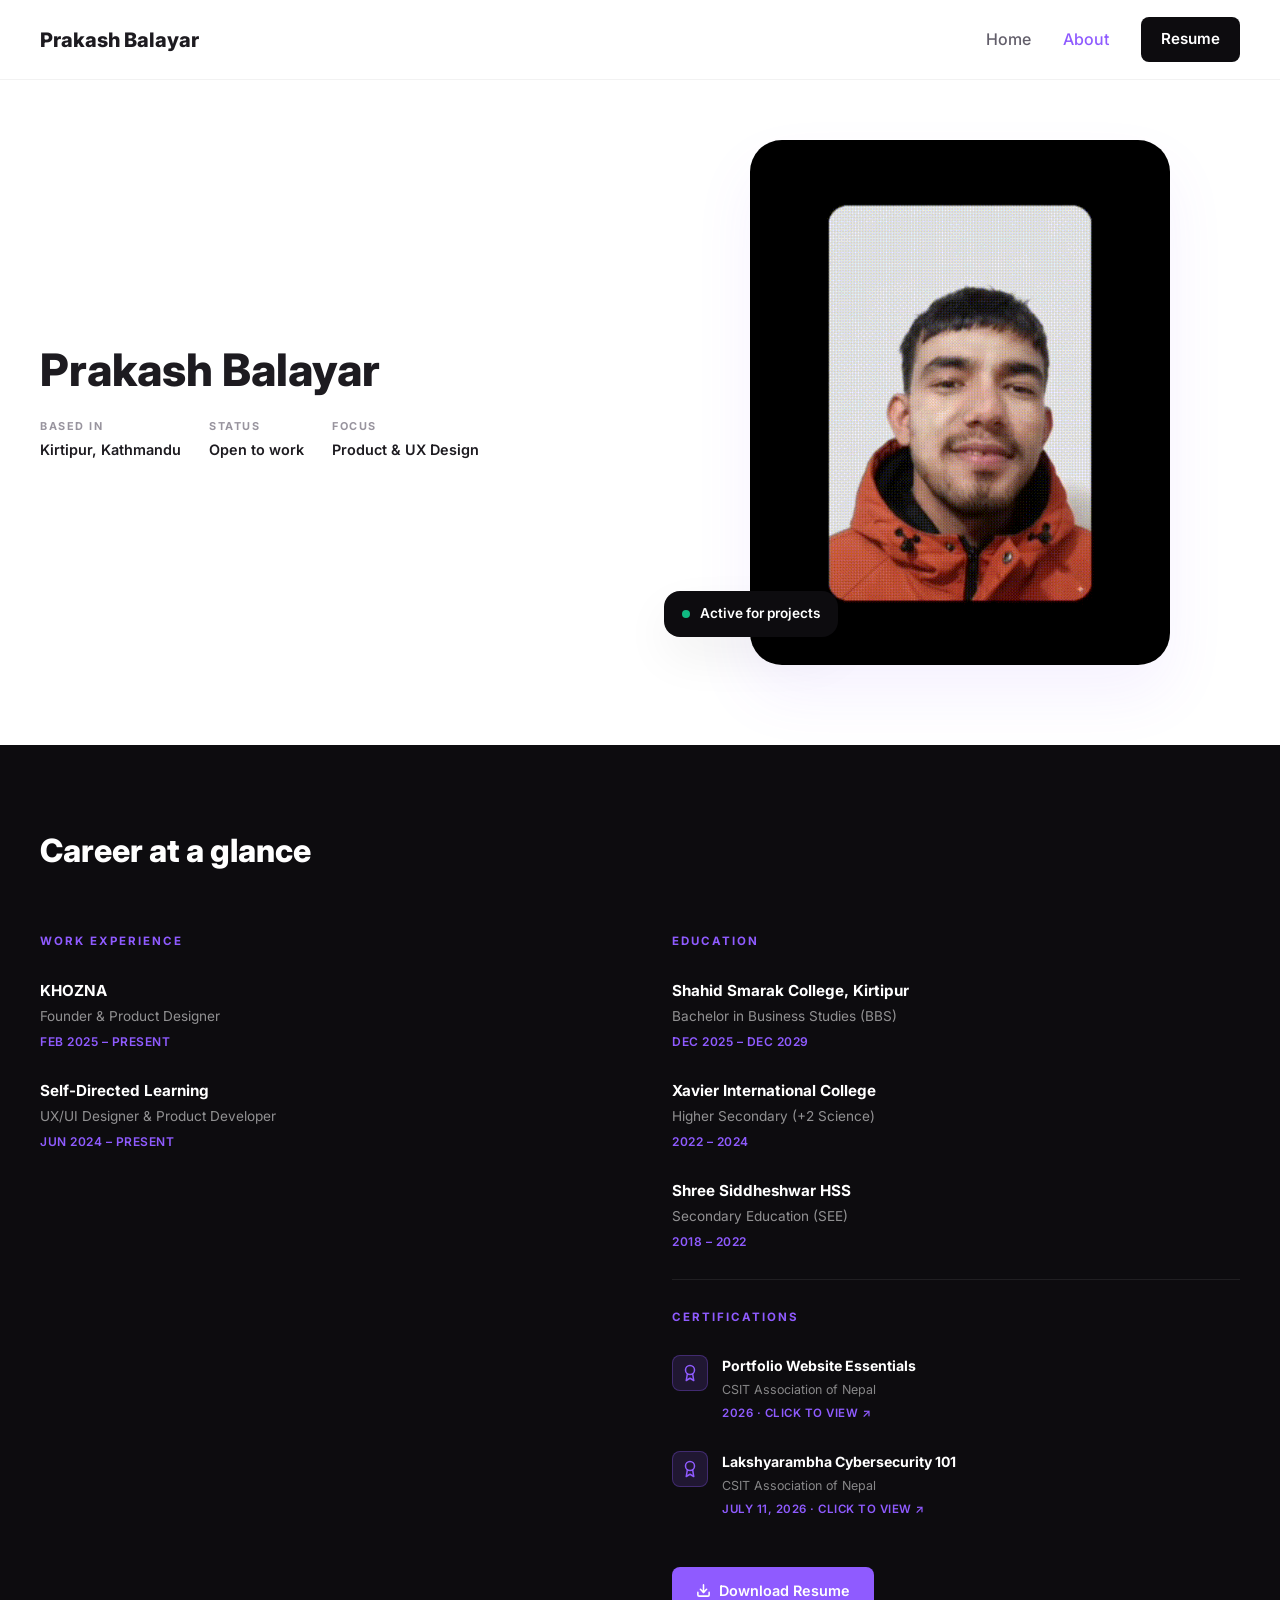
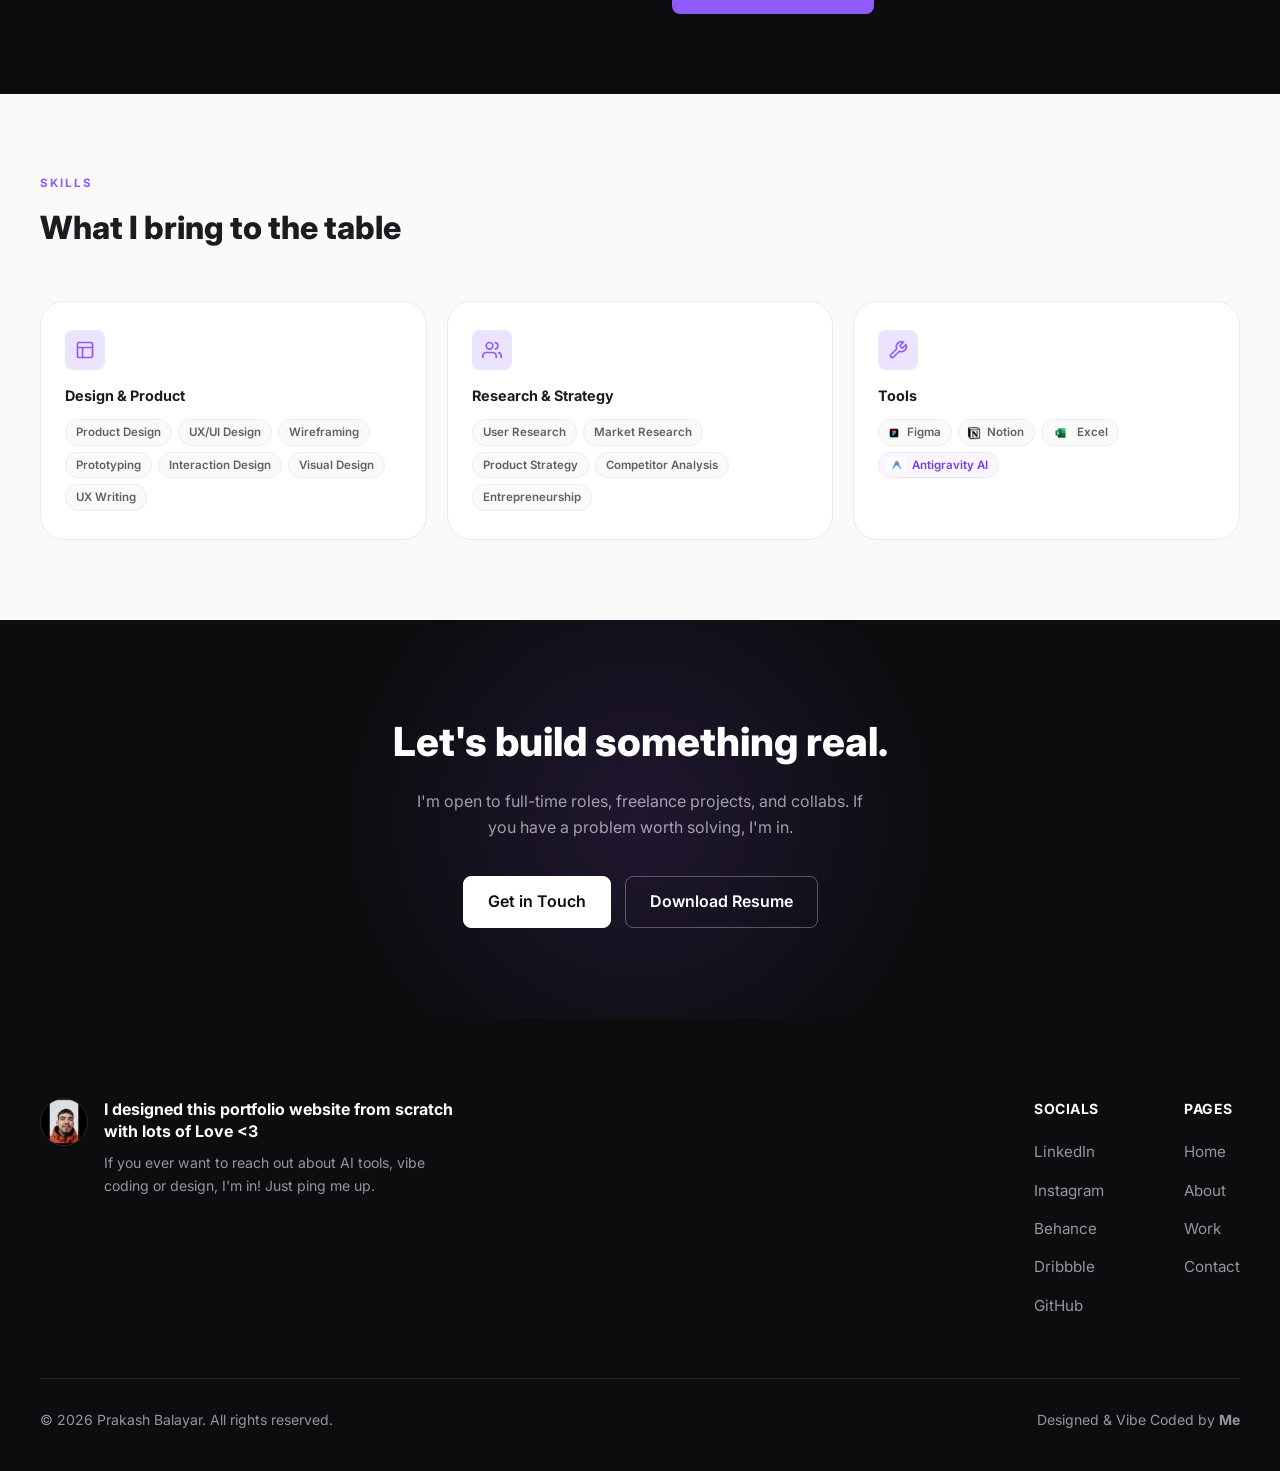
==== commit f23d3c99: "design: integrate user's uploaded original logos for figma, notion, excel, and antigravity" ====
--- a/about.html
+++ b/about.html
@@ -262,8 +262,14 @@
       gap: 6px;
       padding: 3px 10px 3px 8px;
     }
-    .skill-tag-with-icon svg {
+    .skill-tag-with-icon svg,
+    .tool-logo-img {
       flex-shrink: 0;
+    }
+    .tool-logo-img {
+      height: 14px;
+      width: auto;
+      object-fit: contain;
     }
 
     /* ── Section label/heading ── */
@@ -502,41 +508,22 @@
             <div class="skill-tags">
               <!-- Figma tag -->
               <span class="skill-tag skill-tag-with-icon">
-                <svg width="10" height="15" viewBox="0 0 12 18" fill="none" xmlns="http://www.w3.org/2000/svg" style="margin-top: 1px;">
-                  <path d="M3 0C1.34315 0 0 1.34315 0 3C0 4.65685 1.34315 6 3 6H6V0H3Z" fill="#F24E1E"/>
-                  <path d="M9 0C7.34315 0 6 1.34315 6 3V6H9C10.6569 6 12 4.65685 12 3C12 1.34315 10.6569 0 9 0Z" fill="#FF7262"/>
-                  <path d="M3 6C1.34315 6 0 7.34315 0 9C0 10.6569 1.34315 12 3 12H6V6H3Z" fill="#A259FF"/>
-                  <path d="M0 15C0 16.6569 1.34315 18 3 18C4.65685 18 6 16.6569 6 15V12H3C1.34315 12 0 13.34315 0 15Z" fill="#1ABC9C"/>
-                  <path d="M9 6C7.34315 6 6 7.34315 6 9C6 10.6569 7.34315 12 9 12C10.6569 12 12 10.6569 12 9C12 7.34315 10.6569 6 9 6Z" fill="#18A0FB"/>
-                </svg>
+                <img src="figma%20logo.webp" alt="Figma" class="tool-logo-img">
                 Figma
               </span>
               <!-- Notion tag -->
               <span class="skill-tag skill-tag-with-icon">
-                <svg width="12" height="12" viewBox="0 0 24 24" fill="currentColor">
-                  <path d="M4.46 2h15.08A2.46 2.46 0 0 1 22 4.46v15.08A2.46 2.46 0 0 1 19.54 22H4.46A2.46 2.46 0 0 1 2 19.54V4.46A2.46 2.46 0 0 1 4.46 2zm1.69 3.08v13.84c.61-.15.93-.61.93-1.38V8.16l8.3 10.76c.46.61 1.07.61 1.84.46V5.54c-.61.15-.92.62-.92 1.39v9.23l-8.31-10.77c-.46-.61-1.07-.61-1.84-.31z"/>
-                </svg>
+                <img src="Notion_app_logo.png" alt="Notion" class="tool-logo-img">
                 Notion
               </span>
               <!-- Excel tag -->
               <span class="skill-tag skill-tag-with-icon">
-                <svg width="12" height="12" viewBox="0 0 24 24" fill="#107C41" xmlns="http://www.w3.org/2000/svg">
-                  <rect x="2" y="2" width="20" height="20" rx="3" fill="#107C41"/>
-                  <path d="M7 6H10L12 10.5L14 6H17L13.5 12L17 18H14L12 13.5L10 18H7L10.5 12L7 6Z" fill="white"/>
-                </svg>
+                <img src="Microsoft_Excel-Logo.wine.svg" alt="Excel" class="tool-logo-img">
                 Excel
               </span>
               <!-- Antigravity tag -->
               <span class="skill-tag skill-tag-with-icon" style="border-color: var(--primary-light); background: rgba(143, 91, 255, 0.05); color: var(--primary-dark);">
-                <svg width="12" height="12" viewBox="0 0 24 24" fill="none" xmlns="http://www.w3.org/2000/svg">
-                  <path d="M12 2L14.85 9.15L22 12L14.85 14.85L12 22L9.15 14.85L2 12L9.15 9.15L12 2Z" fill="url(#ai-spark-grad)"/>
-                  <defs>
-                    <linearGradient id="ai-spark-grad" x1="2" y1="2" x2="22" y2="22" gradientUnits="userSpaceOnUse">
-                      <stop stop-color="#8F5BFF"/>
-                      <stop offset="1" stop-color="#D05BFF"/>
-                    </linearGradient>
-                  </defs>
-                </svg>
+                <img src="antigravity.png" alt="Antigravity AI" class="tool-logo-img">
                 Antigravity AI
               </span>
             </div>
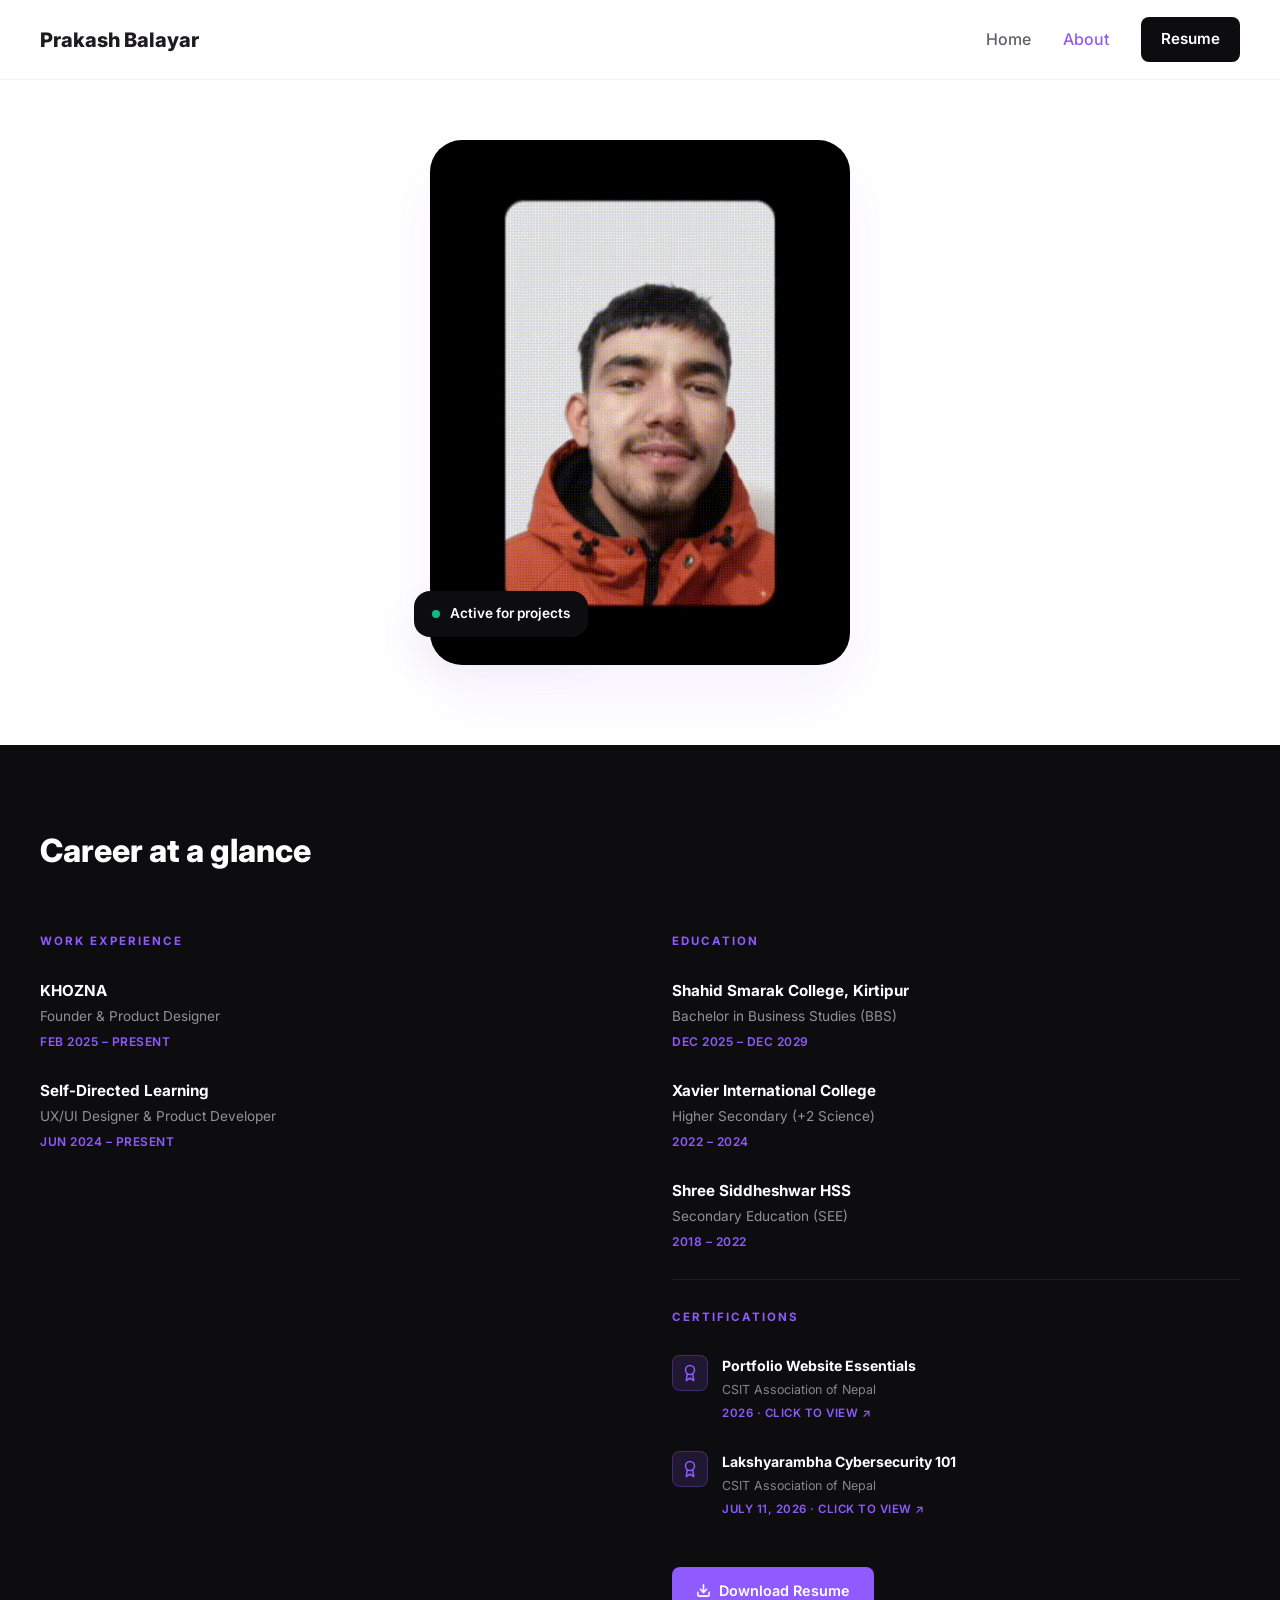
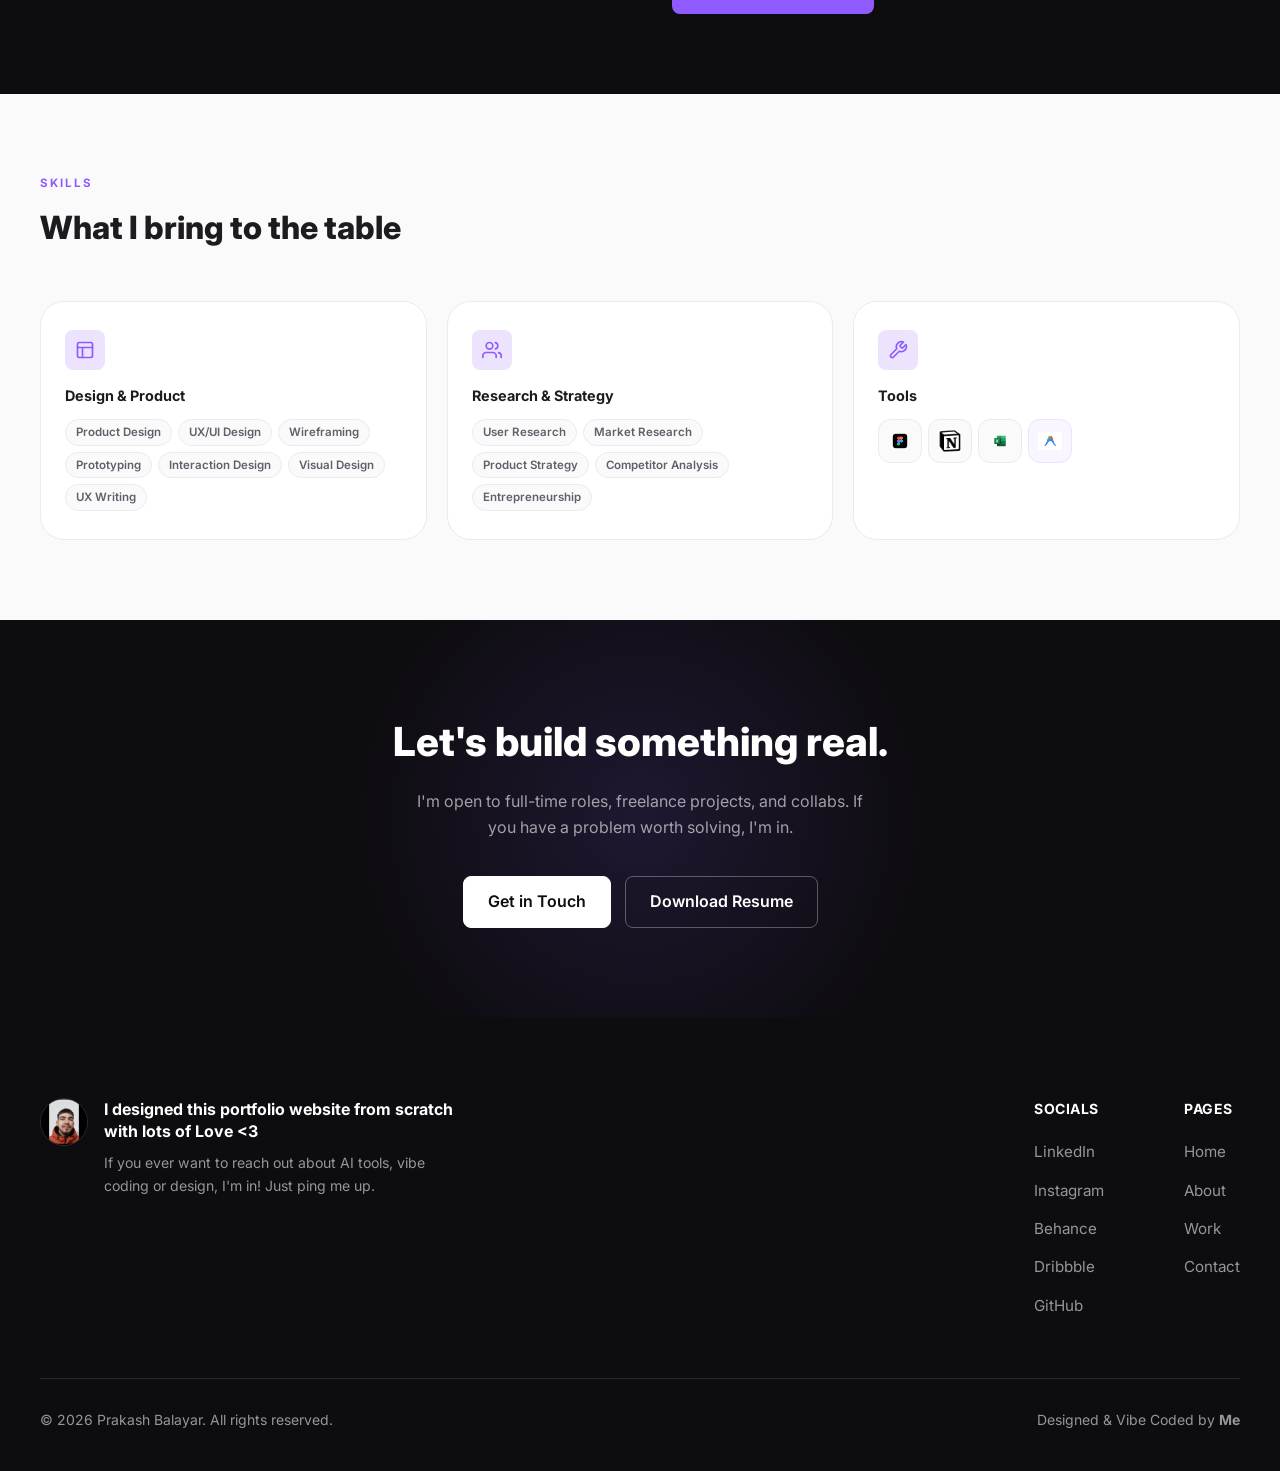
==== commit 0dccdc07: "design: remove tools name text and display larger tool logo icons only" ====
--- a/about.html
+++ b/about.html
@@ -17,9 +17,8 @@
       background-color: var(--bg-primary);
     }
     .about-hero-inner {
-      display: grid;
-      grid-template-columns: 1fr 1fr;
-      gap: 80px;
+      display: flex;
+      justify-content: center;
       align-items: center;
     }
     .about-badge {
@@ -259,16 +258,19 @@
     .skill-tag-with-icon {
       display: inline-flex;
       align-items: center;
-      gap: 6px;
-      padding: 3px 10px 3px 8px;
+      justify-content: center;
+      width: 44px;
+      height: 44px;
+      padding: 0;
+      border-radius: 12px;
     }
     .skill-tag-with-icon svg,
     .tool-logo-img {
       flex-shrink: 0;
     }
     .tool-logo-img {
-      height: 14px;
-      width: auto;
+      height: 24px;
+      width: 24px;
       object-fit: contain;
     }
 
@@ -341,23 +343,6 @@
     <!-- Hero -->
     <section class="about-hero">
       <div class="container about-hero-inner">
-        <div class="about-hero-left">
-          <h1 class="about-headline">Prakash Balayar</h1>
-          <div class="about-meta-row">
-            <div class="about-meta-item">
-              <span class="about-meta-label">Based in</span>
-              <span class="about-meta-value">Kirtipur, Kathmandu</span>
-            </div>
-            <div class="about-meta-item">
-              <span class="about-meta-label">Status</span>
-              <span class="about-meta-value">Open to work</span>
-            </div>
-            <div class="about-meta-item">
-              <span class="about-meta-label">Focus</span>
-              <span class="about-meta-value">Product & UX Design</span>
-            </div>
-          </div>
-        </div>
         <div class="about-hero-photo">
           <img src="prakash.gif" alt="Prakash Balayar" class="about-photo-img">
           <div class="about-photo-badge">
@@ -507,24 +492,20 @@
             <h4>Tools</h4>
             <div class="skill-tags">
               <!-- Figma tag -->
-              <span class="skill-tag skill-tag-with-icon">
+              <span class="skill-tag skill-tag-with-icon" title="Figma" style="border-radius: 12px;">
                 <img src="figma%20logo.webp" alt="Figma" class="tool-logo-img">
-                Figma
               </span>
               <!-- Notion tag -->
-              <span class="skill-tag skill-tag-with-icon">
+              <span class="skill-tag skill-tag-with-icon" title="Notion" style="border-radius: 12px;">
                 <img src="Notion_app_logo.png" alt="Notion" class="tool-logo-img">
-                Notion
               </span>
               <!-- Excel tag -->
-              <span class="skill-tag skill-tag-with-icon">
+              <span class="skill-tag skill-tag-with-icon" title="Excel" style="border-radius: 12px;">
                 <img src="Microsoft_Excel-Logo.wine.svg" alt="Excel" class="tool-logo-img">
-                Excel
               </span>
               <!-- Antigravity tag -->
-              <span class="skill-tag skill-tag-with-icon" style="border-color: var(--primary-light); background: rgba(143, 91, 255, 0.05); color: var(--primary-dark);">
+              <span class="skill-tag skill-tag-with-icon" style="border-color: var(--primary-light); background: rgba(143, 91, 255, 0.05); border-radius: 12px;" title="Antigravity AI">
                 <img src="antigravity.png" alt="Antigravity AI" class="tool-logo-img">
-                Antigravity AI
               </span>
             </div>
           </div>
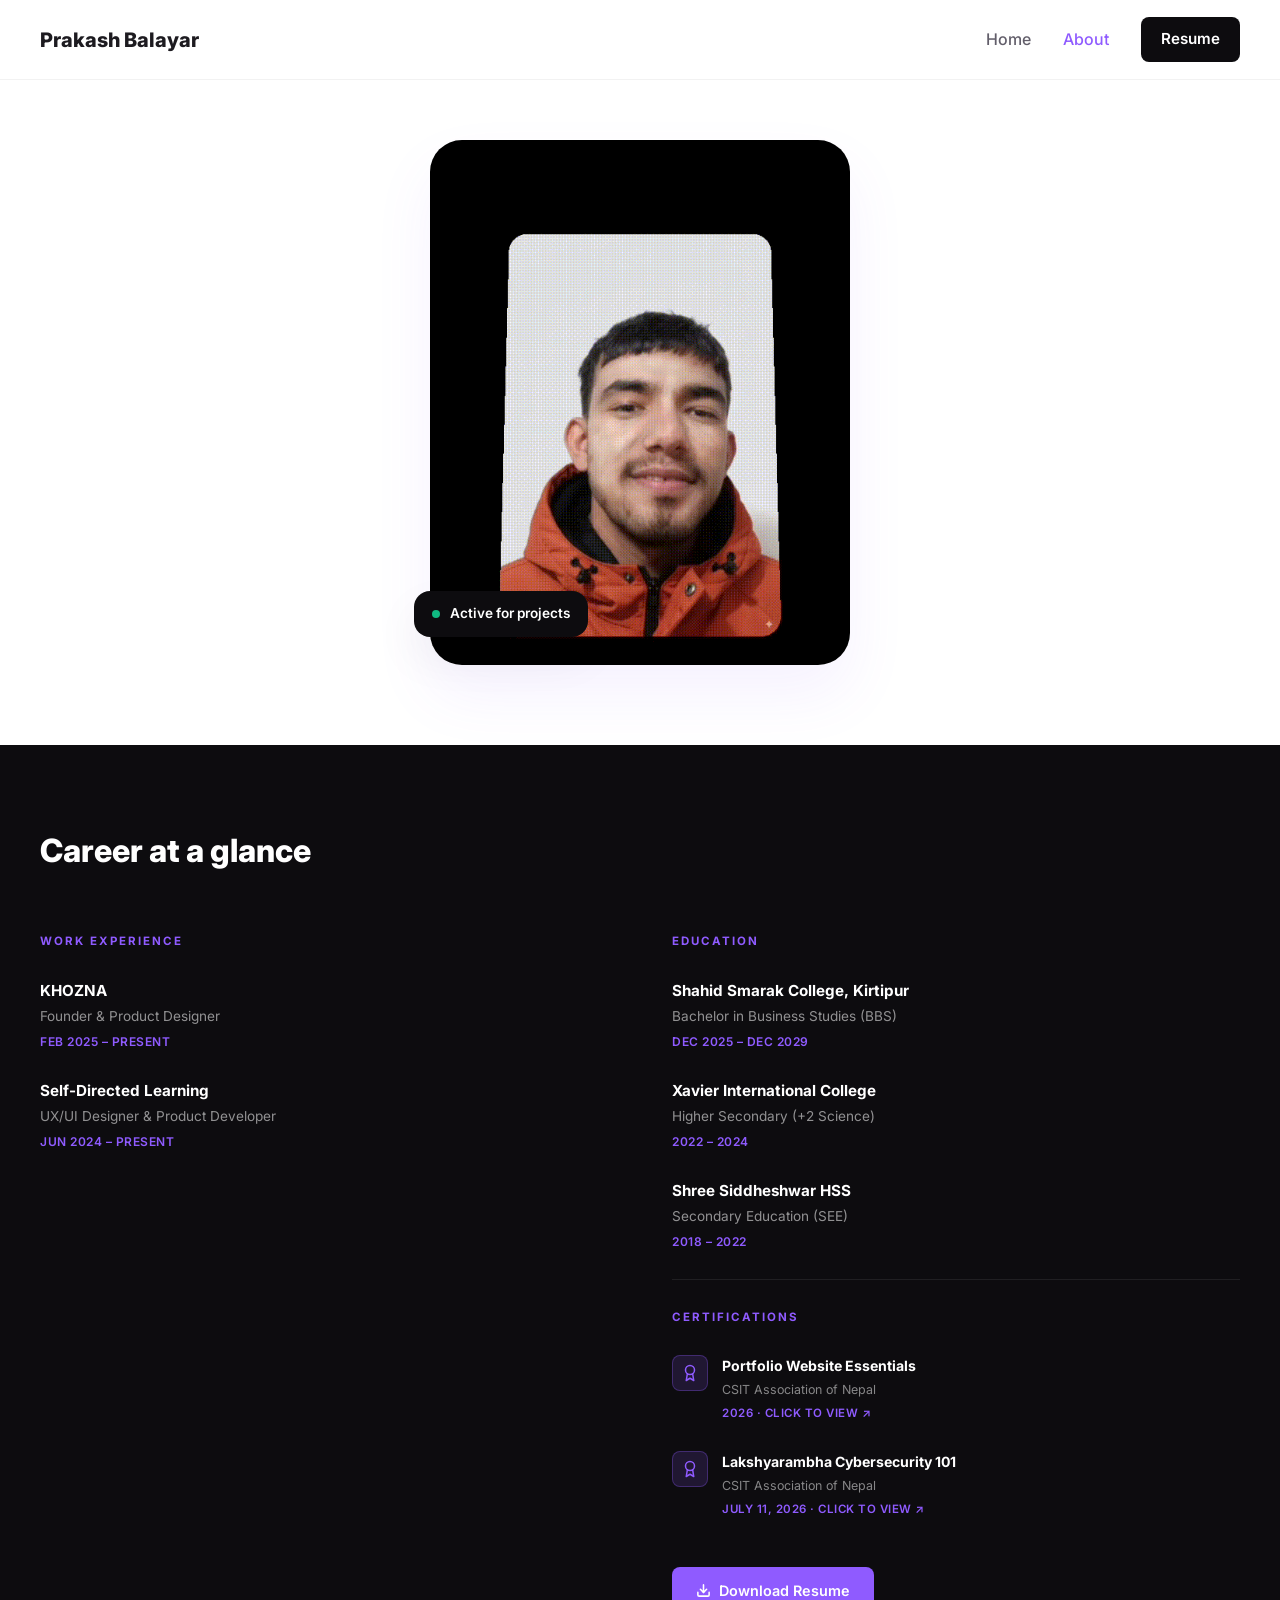
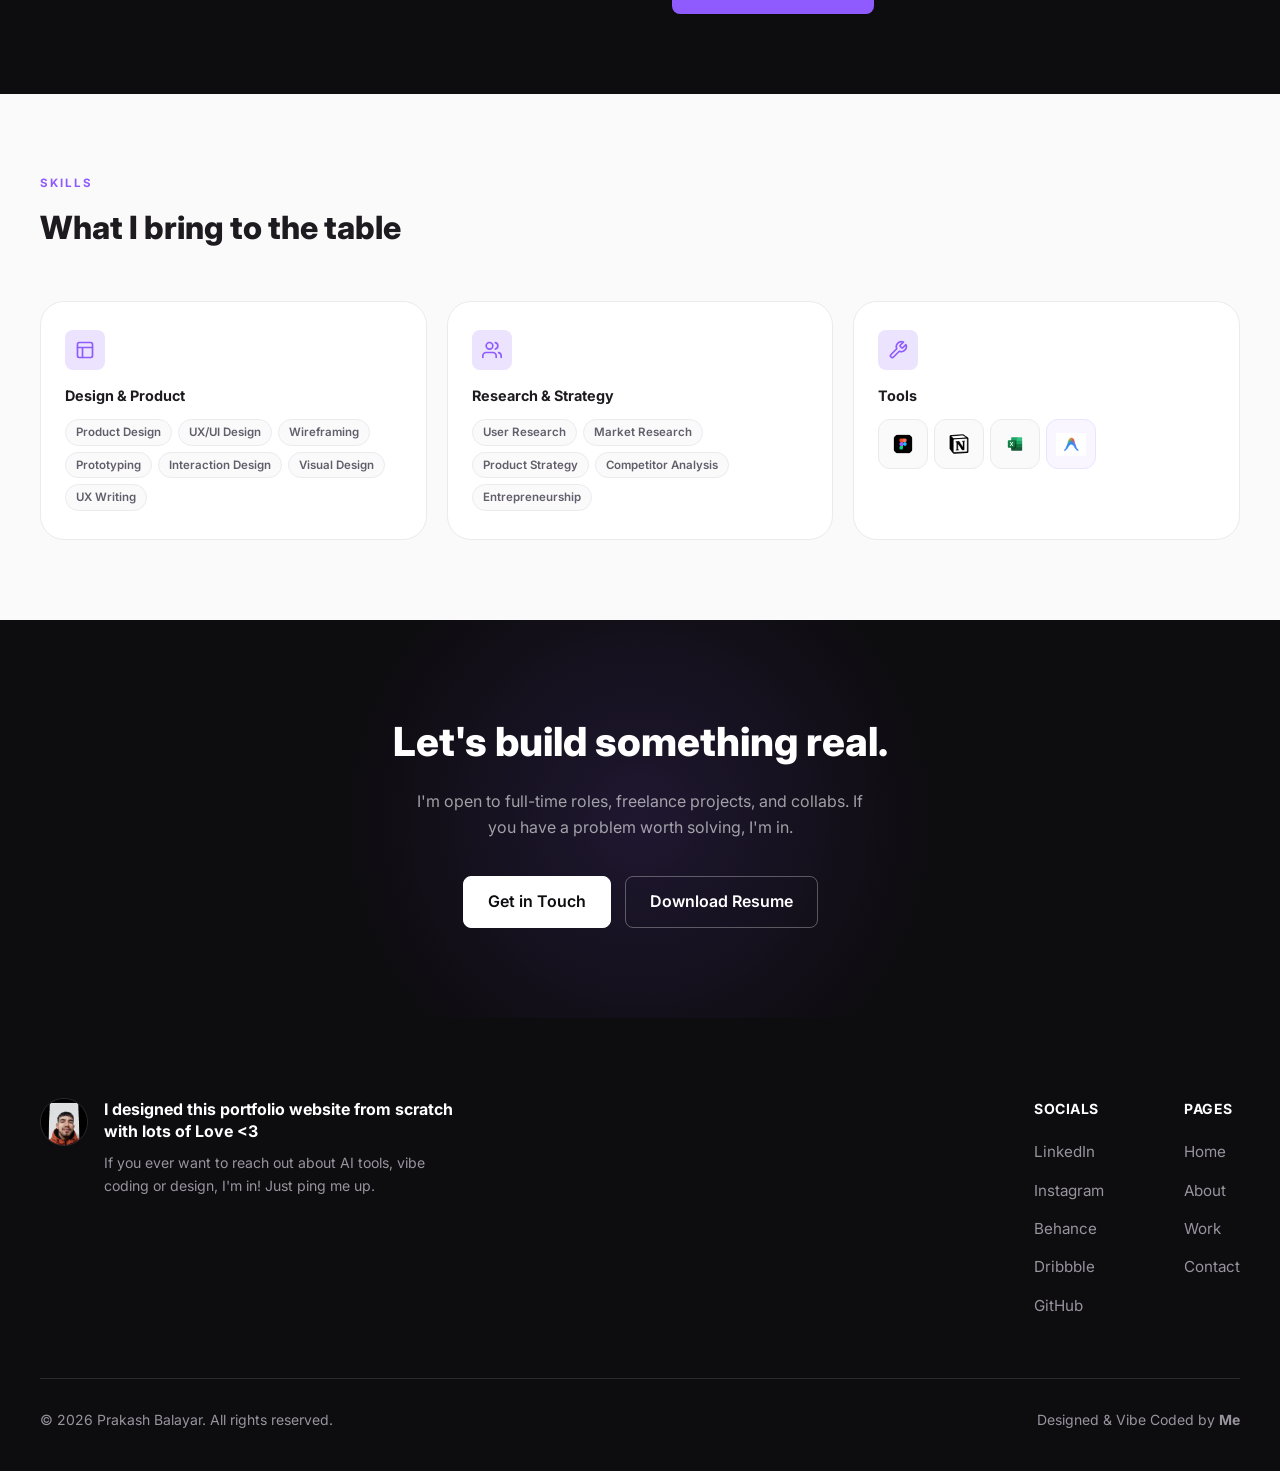
==== commit 333f453e: "design: adjust tool logo sizes, making figma excel and antigravity larger while keeping notion clean" ====
--- a/about.html
+++ b/about.html
@@ -259,8 +259,8 @@
       display: inline-flex;
       align-items: center;
       justify-content: center;
-      width: 44px;
-      height: 44px;
+      width: 50px;
+      height: 50px;
       padding: 0;
       border-radius: 12px;
     }
@@ -269,9 +269,13 @@
       flex-shrink: 0;
     }
     .tool-logo-img {
-      height: 24px;
-      width: 24px;
+      height: 30px;
+      width: 30px;
       object-fit: contain;
+    }
+    .tool-logo-img.notion-logo {
+      height: 22px;
+      width: 22px;
     }
 
     /* ── Section label/heading ── */
@@ -497,7 +501,7 @@
               </span>
               <!-- Notion tag -->
               <span class="skill-tag skill-tag-with-icon" title="Notion" style="border-radius: 12px;">
-                <img src="Notion_app_logo.png" alt="Notion" class="tool-logo-img">
+                <img src="Notion_app_logo.png" alt="Notion" class="tool-logo-img notion-logo">
               </span>
               <!-- Excel tag -->
               <span class="skill-tag skill-tag-with-icon" title="Excel" style="border-radius: 12px;">
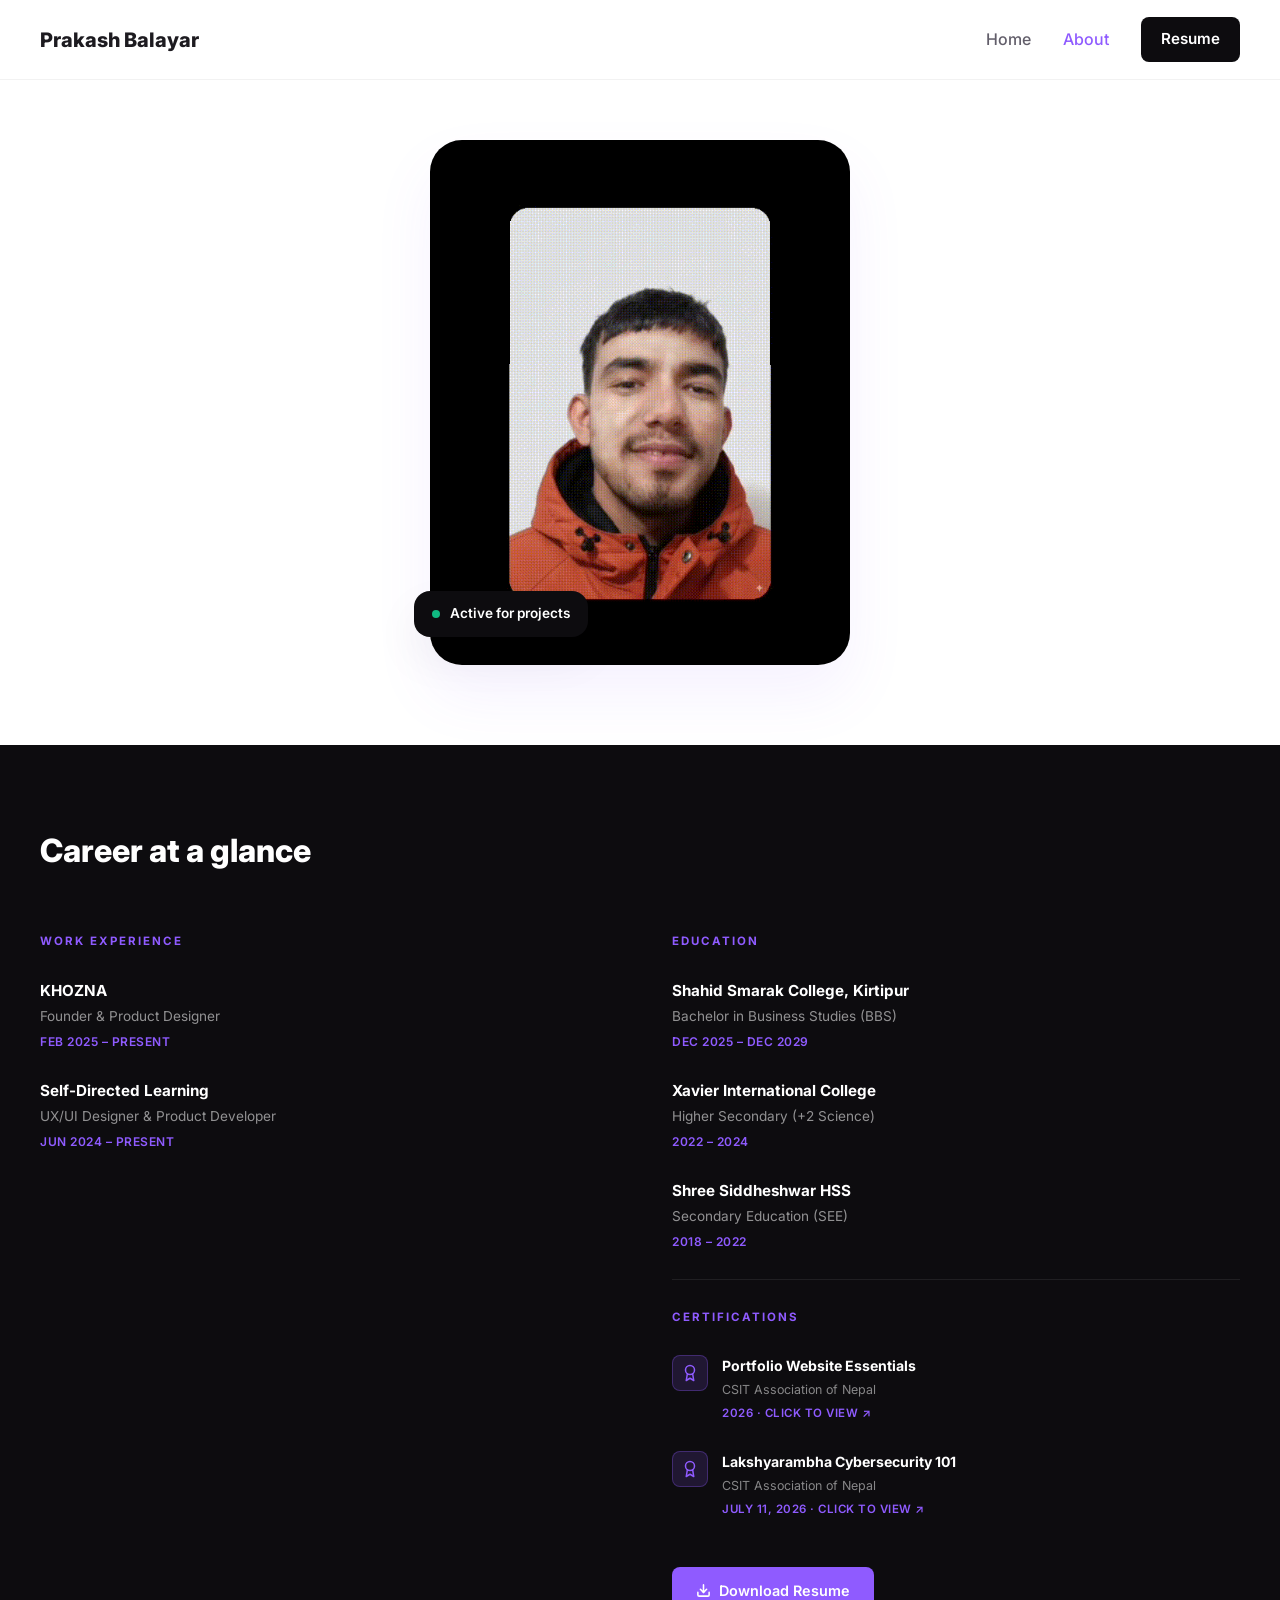
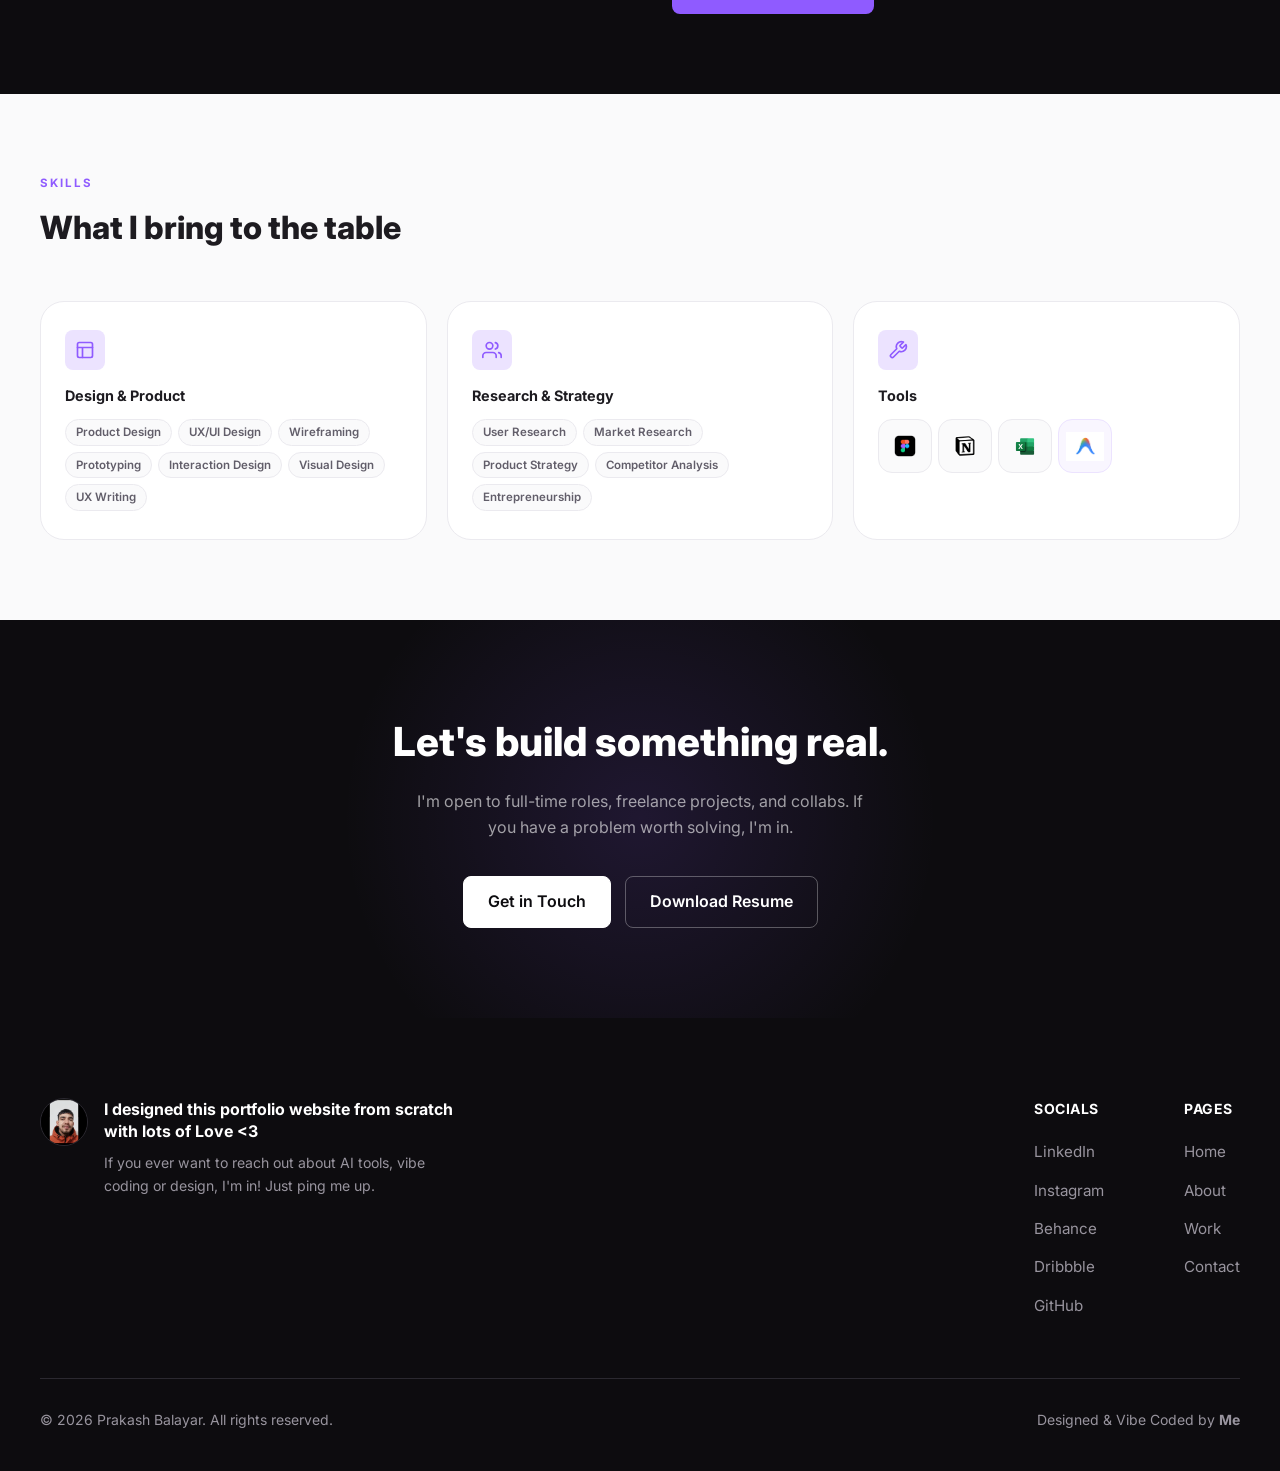
==== commit 6546e391: "design: enlarge excel, antigravity, and figma logos to fill their badges beautifully" ====
--- a/about.html
+++ b/about.html
@@ -259,23 +259,33 @@
       display: inline-flex;
       align-items: center;
       justify-content: center;
-      width: 50px;
-      height: 50px;
+      width: 54px;
+      height: 54px;
       padding: 0;
-      border-radius: 12px;
+      border-radius: 14px;
     }
     .skill-tag-with-icon svg,
     .tool-logo-img {
       flex-shrink: 0;
     }
     .tool-logo-img {
-      height: 30px;
-      width: 30px;
       object-fit: contain;
+    }
+    .tool-logo-img.figma-logo {
+      height: 34px;
+      width: 34px;
     }
     .tool-logo-img.notion-logo {
       height: 22px;
       width: 22px;
+    }
+    .tool-logo-img.excel-logo {
+      height: 38px;
+      width: 38px;
+    }
+    .tool-logo-img.antigravity-logo {
+      height: 38px;
+      width: 38px;
     }
 
     /* ── Section label/heading ── */
@@ -496,20 +506,20 @@
             <h4>Tools</h4>
             <div class="skill-tags">
               <!-- Figma tag -->
-              <span class="skill-tag skill-tag-with-icon" title="Figma" style="border-radius: 12px;">
-                <img src="figma%20logo.webp" alt="Figma" class="tool-logo-img">
+              <span class="skill-tag skill-tag-with-icon" title="Figma">
+                <img src="figma%20logo.webp" alt="Figma" class="tool-logo-img figma-logo">
               </span>
               <!-- Notion tag -->
-              <span class="skill-tag skill-tag-with-icon" title="Notion" style="border-radius: 12px;">
+              <span class="skill-tag skill-tag-with-icon" title="Notion">
                 <img src="Notion_app_logo.png" alt="Notion" class="tool-logo-img notion-logo">
               </span>
               <!-- Excel tag -->
-              <span class="skill-tag skill-tag-with-icon" title="Excel" style="border-radius: 12px;">
-                <img src="Microsoft_Excel-Logo.wine.svg" alt="Excel" class="tool-logo-img">
+              <span class="skill-tag skill-tag-with-icon" title="Excel">
+                <img src="Microsoft_Excel-Logo.wine.svg" alt="Excel" class="tool-logo-img excel-logo">
               </span>
               <!-- Antigravity tag -->
-              <span class="skill-tag skill-tag-with-icon" style="border-color: var(--primary-light); background: rgba(143, 91, 255, 0.05); border-radius: 12px;" title="Antigravity AI">
-                <img src="antigravity.png" alt="Antigravity AI" class="tool-logo-img">
+              <span class="skill-tag skill-tag-with-icon" style="border-color: var(--primary-light); background: rgba(143, 91, 255, 0.05);" title="Antigravity AI">
+                <img src="antigravity.png" alt="Antigravity AI" class="tool-logo-img antigravity-logo">
               </span>
             </div>
           </div>
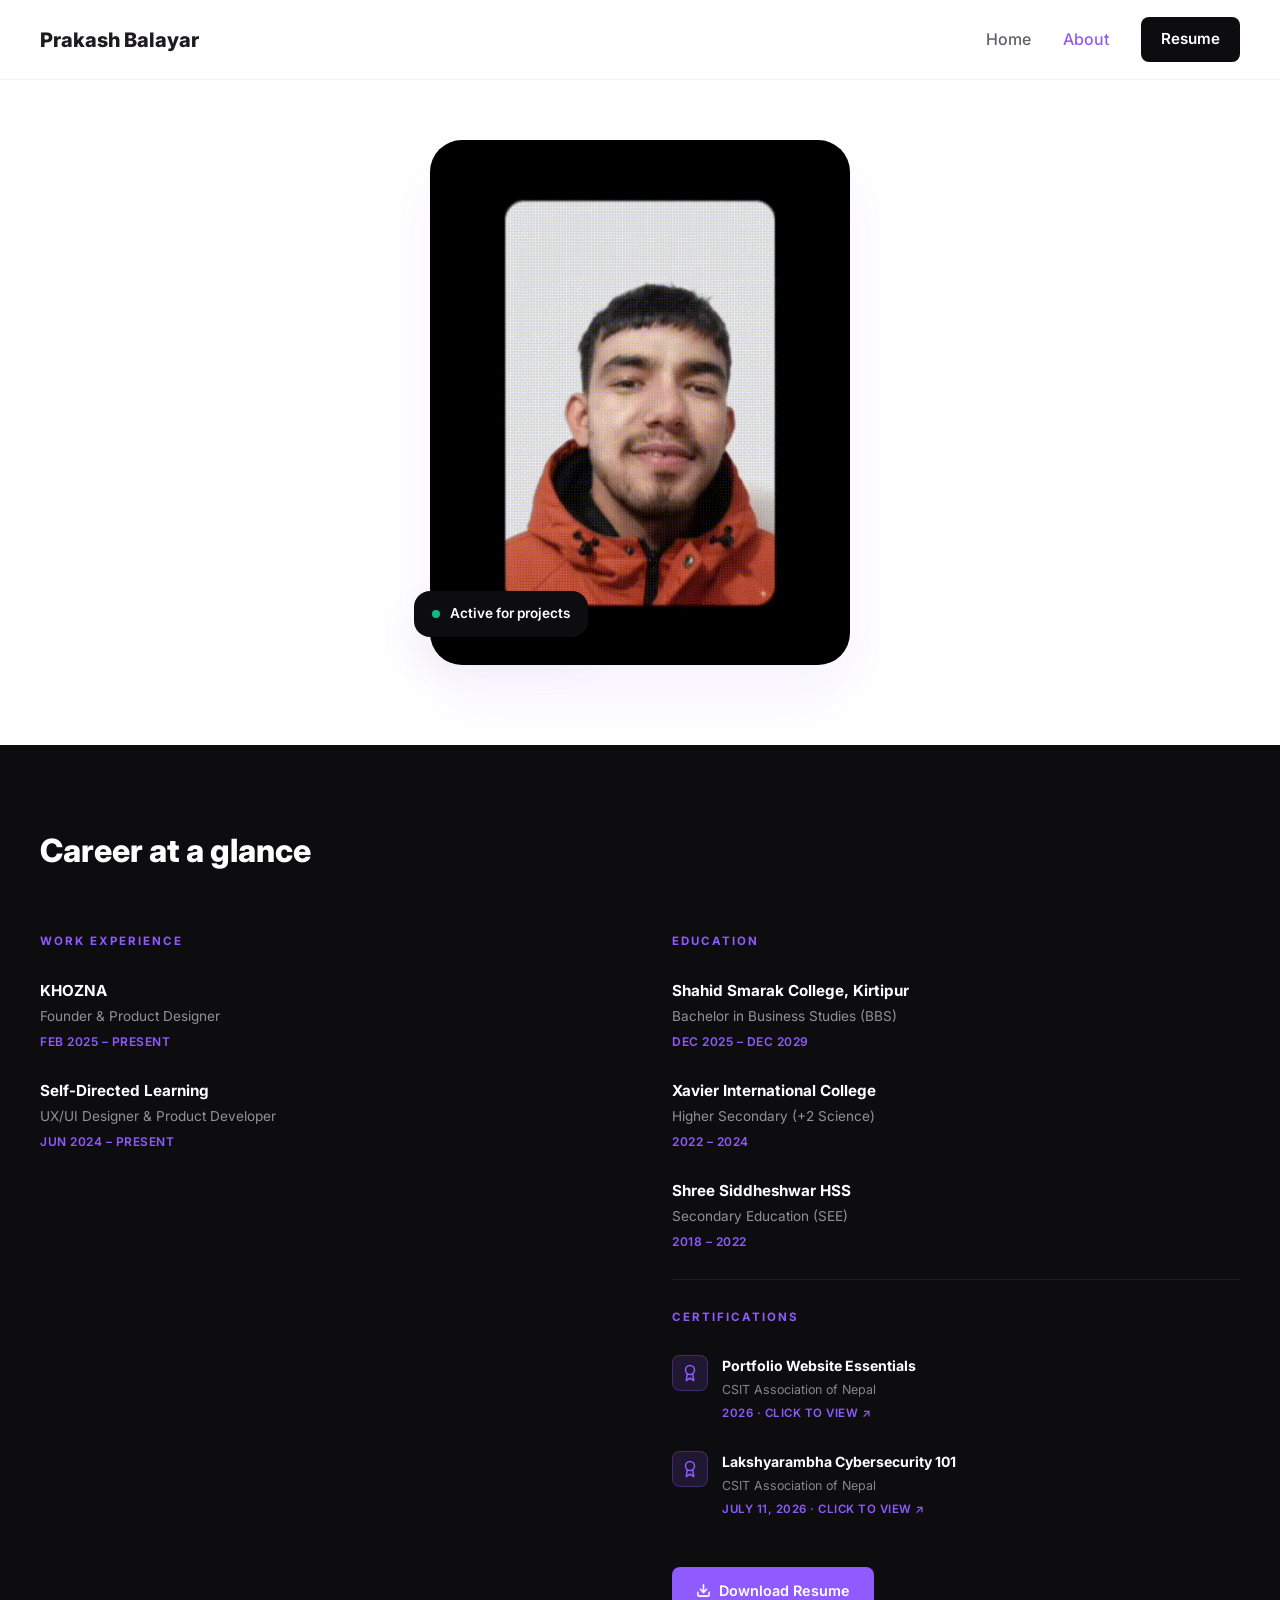
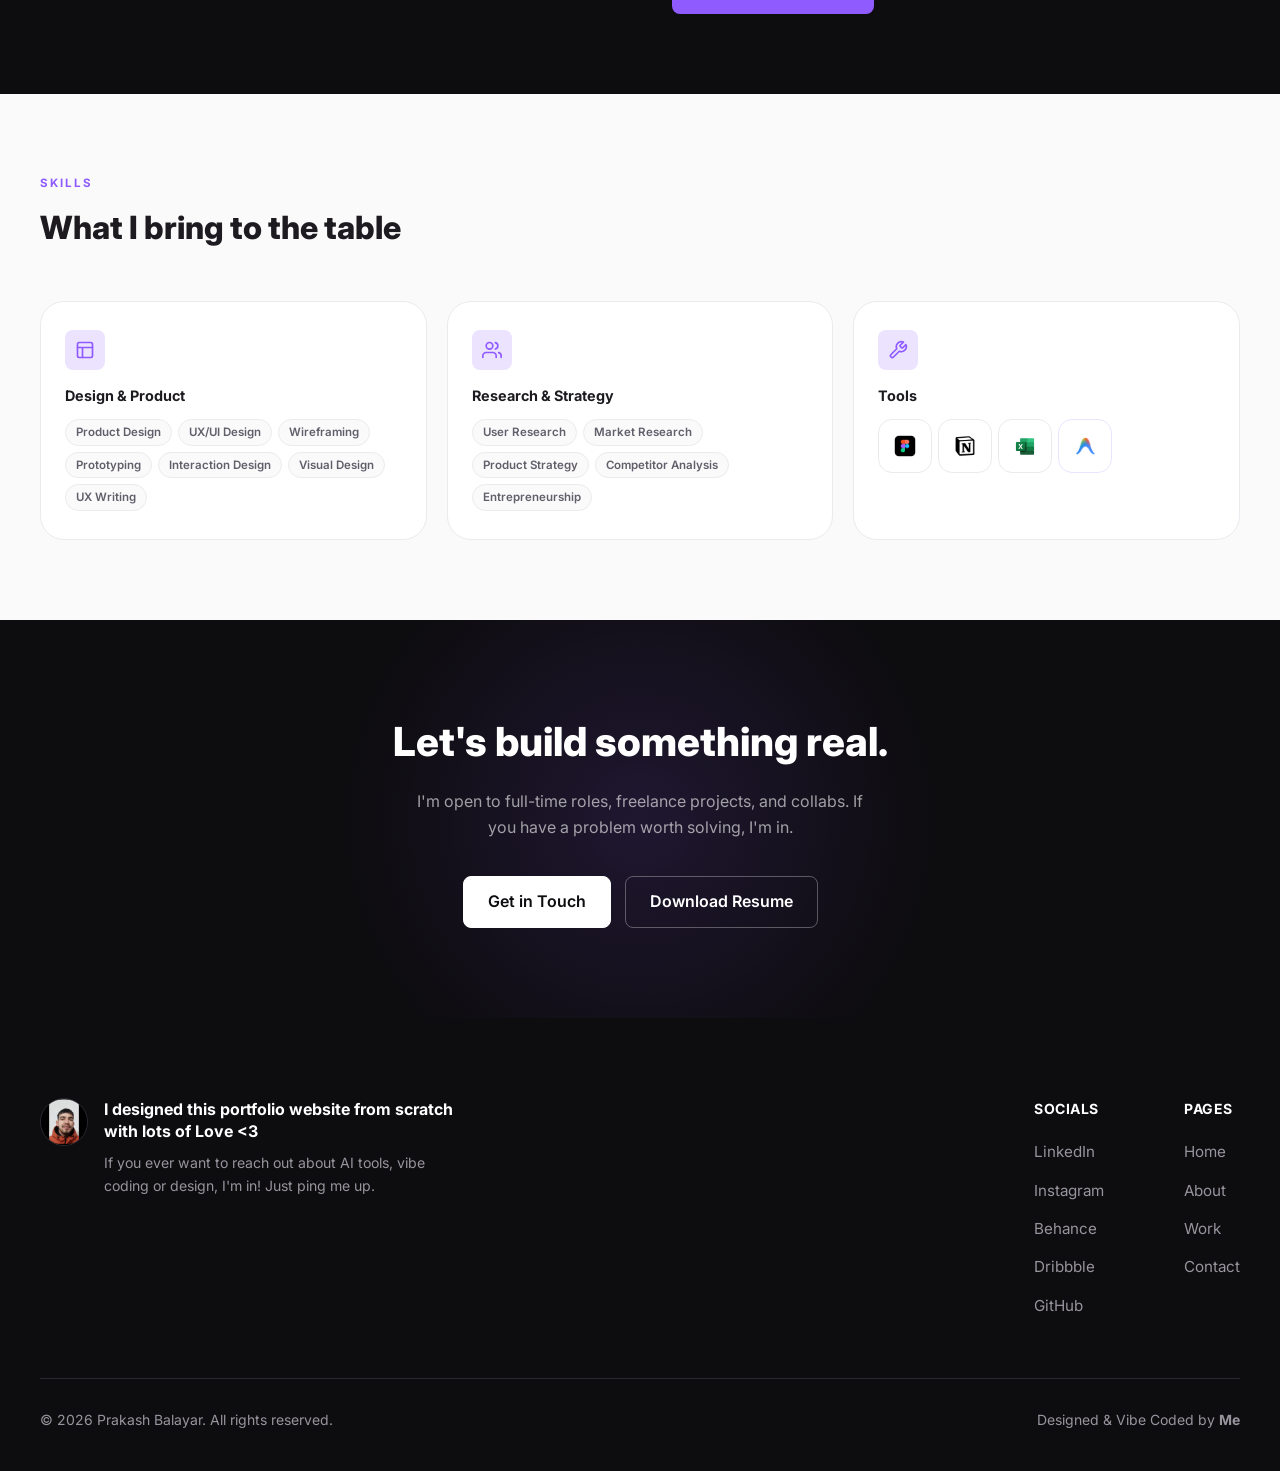
==== commit 1aa7f0fc: "design: remove bg from icon badges, keep only border, add border-radius to antigravity png" ====
--- a/about.html
+++ b/about.html
@@ -263,6 +263,7 @@
       height: 54px;
       padding: 0;
       border-radius: 14px;
+      background: transparent !important;
     }
     .skill-tag-with-icon svg,
     .tool-logo-img {
@@ -286,6 +287,7 @@
     .tool-logo-img.antigravity-logo {
       height: 38px;
       width: 38px;
+      border-radius: 8px;
     }
 
     /* ── Section label/heading ── */
@@ -518,7 +520,7 @@
                 <img src="Microsoft_Excel-Logo.wine.svg" alt="Excel" class="tool-logo-img excel-logo">
               </span>
               <!-- Antigravity tag -->
-              <span class="skill-tag skill-tag-with-icon" style="border-color: var(--primary-light); background: rgba(143, 91, 255, 0.05);" title="Antigravity AI">
+              <span class="skill-tag skill-tag-with-icon" style="border-color: var(--primary-light);" title="Antigravity AI">
                 <img src="antigravity.png" alt="Antigravity AI" class="tool-logo-img antigravity-logo">
               </span>
             </div>
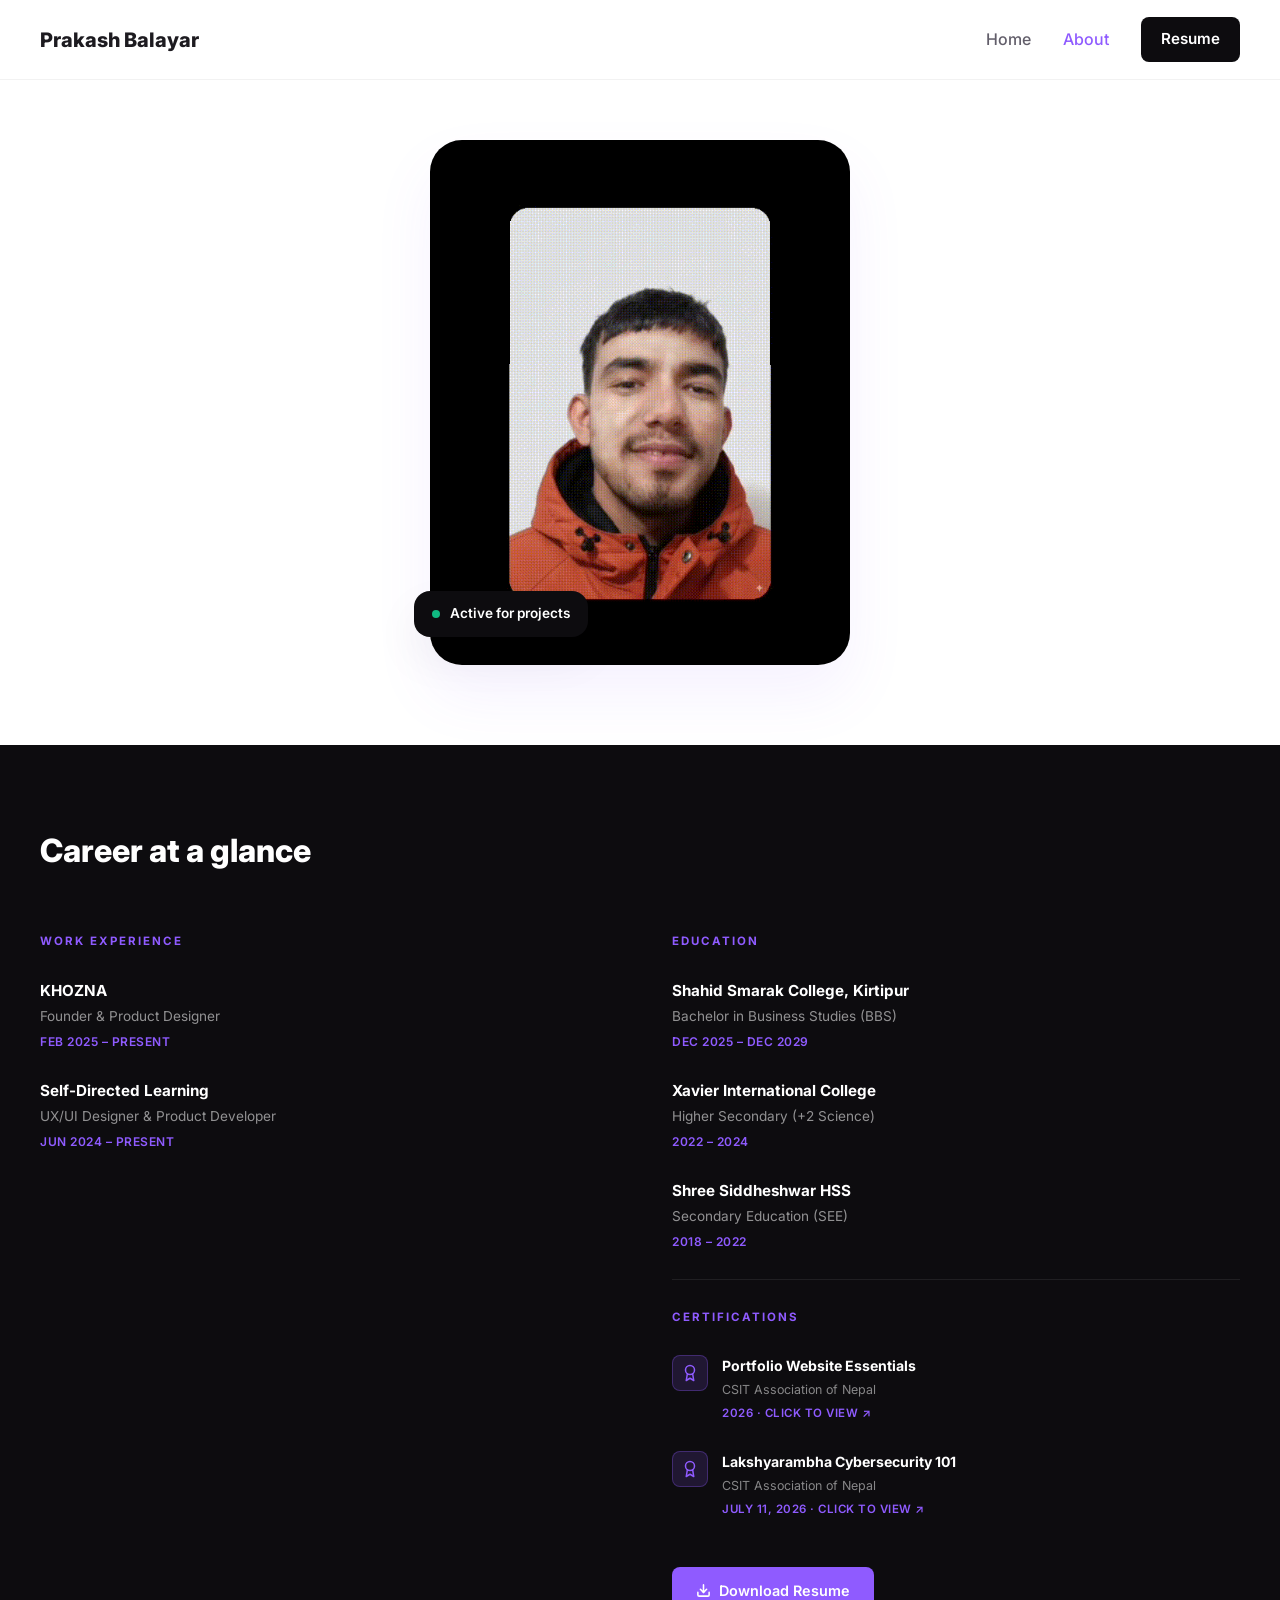
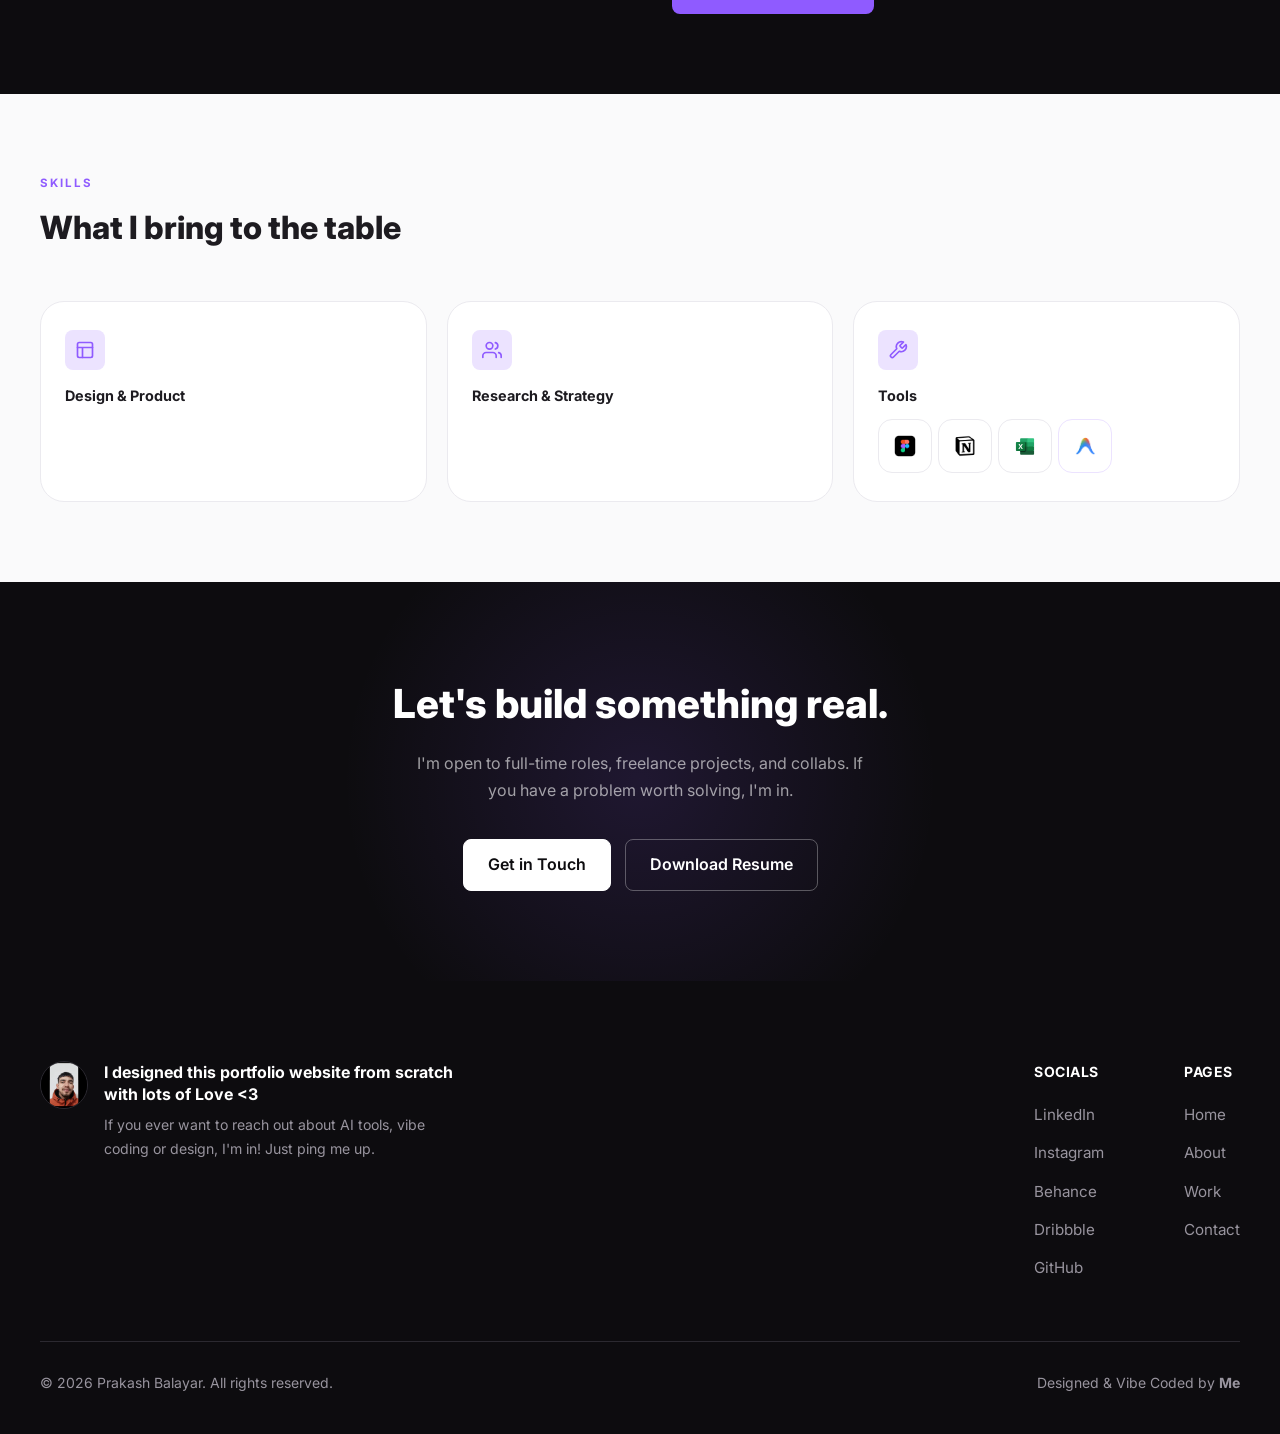
==== commit ad243252: "design: remove all white pill text tags from skill cards, keep only title and icon" ====
--- a/about.html
+++ b/about.html
@@ -476,15 +476,6 @@
               <svg width="20" height="20" viewBox="0 0 24 24" fill="none" stroke="currentColor" stroke-width="2" stroke-linecap="round" stroke-linejoin="round"><rect x="3" y="3" width="18" height="18" rx="2"/><path d="M3 9h18M9 21V9"/></svg>
             </div>
             <h4>Design & Product</h4>
-            <div class="skill-tags">
-              <span class="skill-tag">Product Design</span>
-              <span class="skill-tag">UX/UI Design</span>
-              <span class="skill-tag">Wireframing</span>
-              <span class="skill-tag">Prototyping</span>
-              <span class="skill-tag">Interaction Design</span>
-              <span class="skill-tag">Visual Design</span>
-              <span class="skill-tag">UX Writing</span>
-            </div>
           </div>
 
           <div class="skill-card">
@@ -492,13 +483,6 @@
               <svg width="20" height="20" viewBox="0 0 24 24" fill="none" stroke="currentColor" stroke-width="2" stroke-linecap="round" stroke-linejoin="round"><path d="M17 21v-2a4 4 0 0 0-4-4H5a4 4 0 0 0-4 4v2"/><circle cx="9" cy="7" r="4"/><path d="M23 21v-2a4 4 0 0 0-3-3.87M16 3.13a4 4 0 0 1 0 7.75"/></svg>
             </div>
             <h4>Research & Strategy</h4>
-            <div class="skill-tags">
-              <span class="skill-tag">User Research</span>
-              <span class="skill-tag">Market Research</span>
-              <span class="skill-tag">Product Strategy</span>
-              <span class="skill-tag">Competitor Analysis</span>
-              <span class="skill-tag">Entrepreneurship</span>
-            </div>
           </div>
 
           <div class="skill-card">
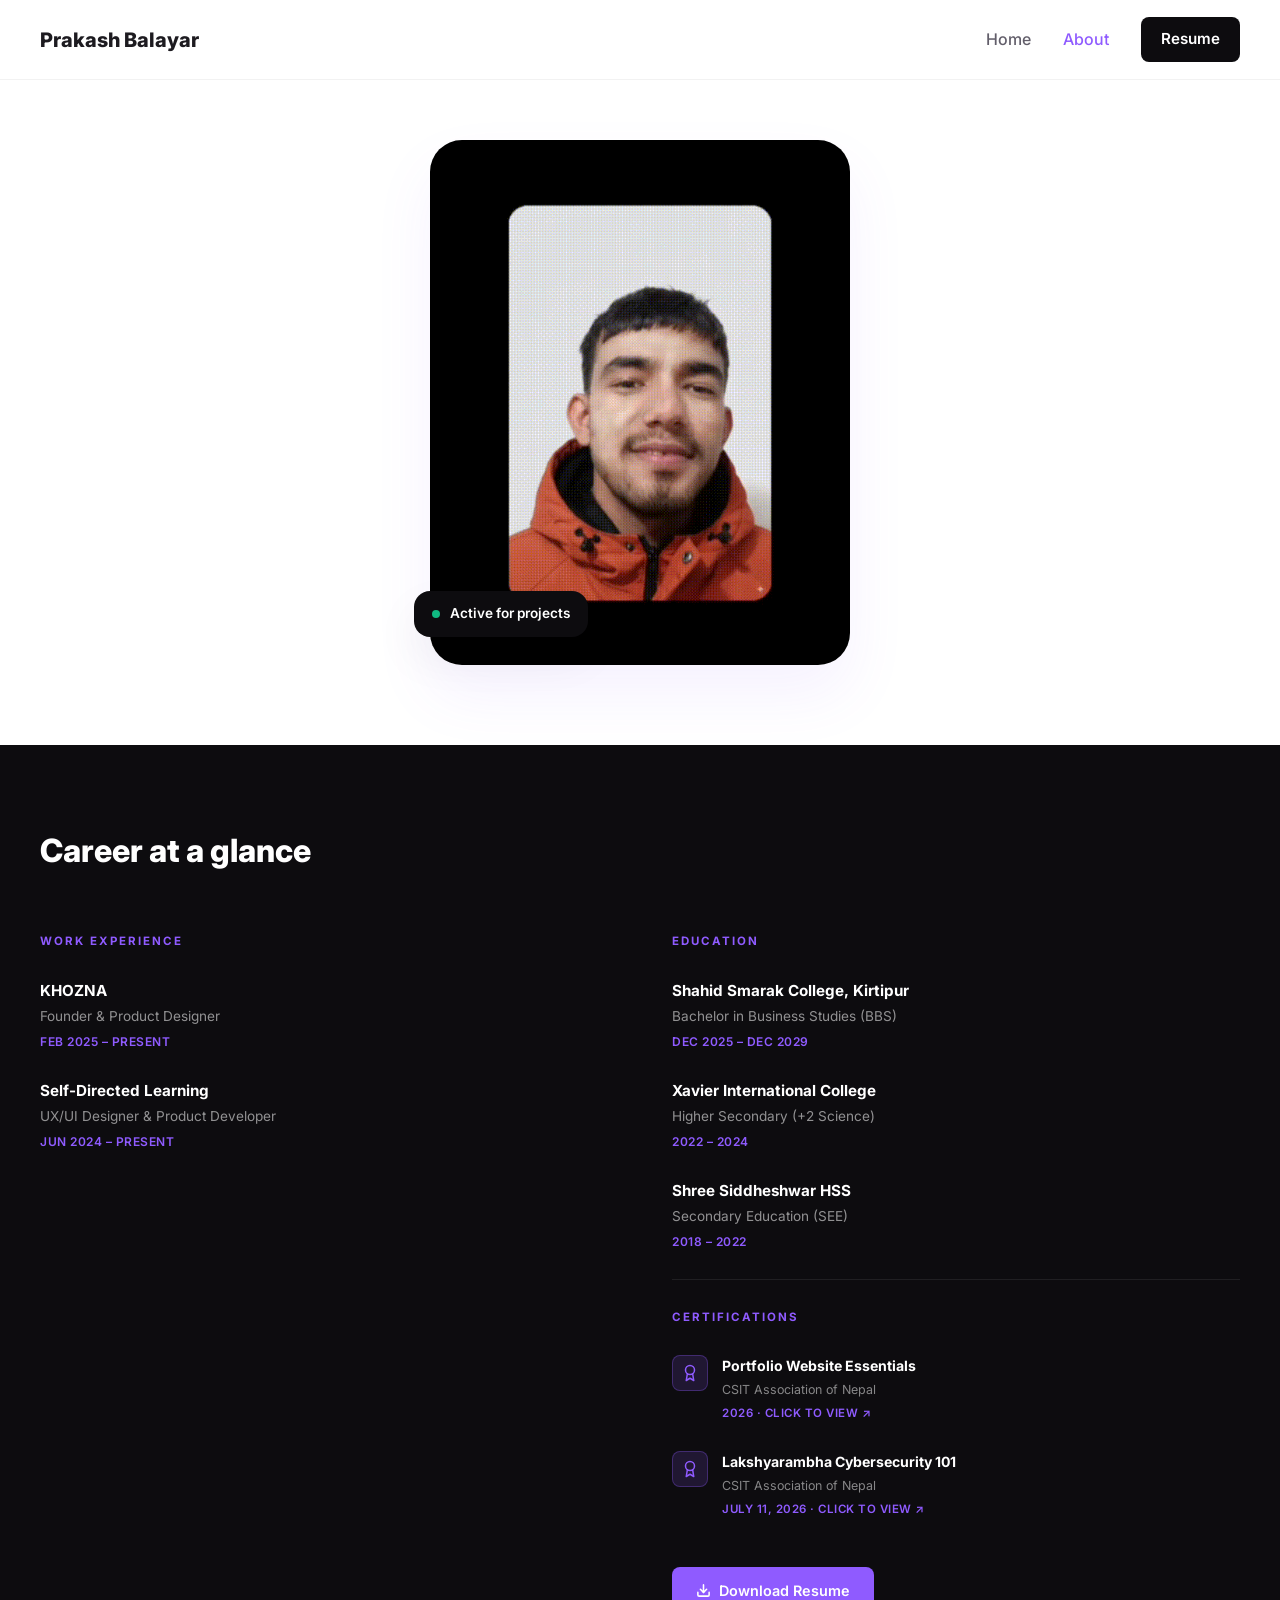
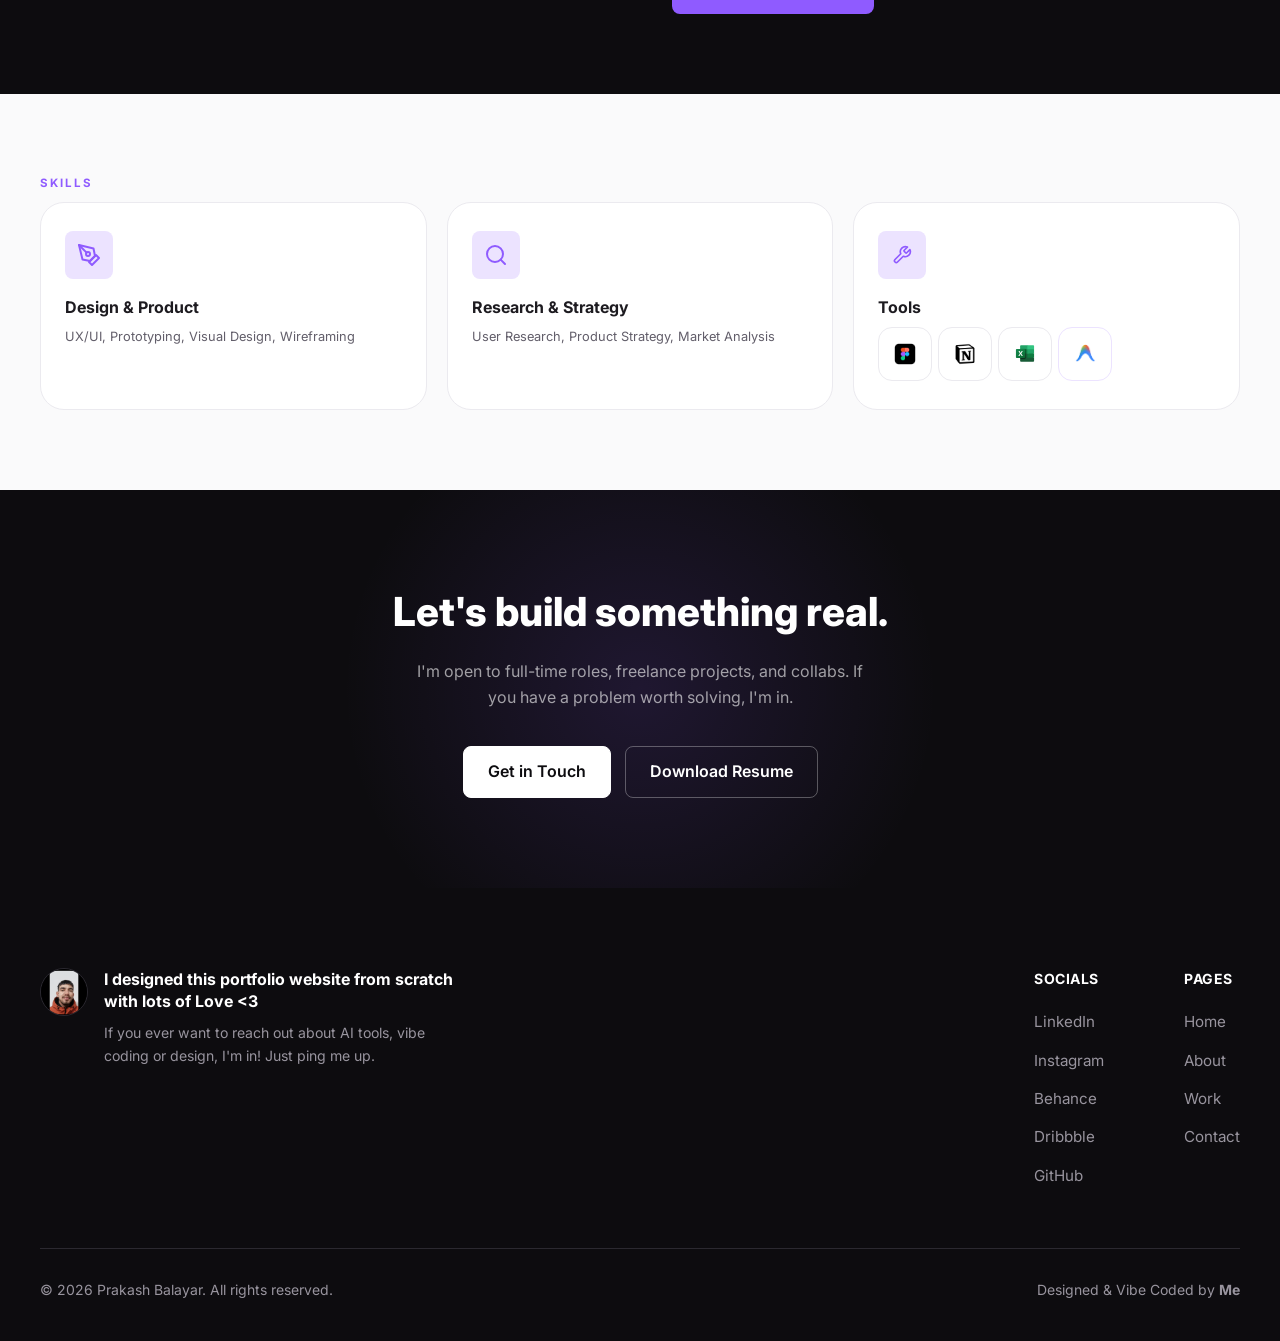
==== commit 63c358f7: "feat: responsive skills grid layout and updated card styling with descriptions and new icons" ====
--- a/about.html
+++ b/about.html
@@ -237,6 +237,7 @@
     /* ── Skills ── */
     .about-skills-section { padding: 80px 0; background: var(--bg-secondary); }
     .skills-grid { display: grid; grid-template-columns: repeat(3,1fr); gap: 20px; }
+    @media (max-width: 768px) { .skills-grid { grid-template-columns: 1fr; } }
     .skill-card {
       background: var(--bg-primary); border: 1px solid var(--border-light);
       border-radius: var(--radius-lg); padding: 28px 24px;
@@ -244,11 +245,12 @@
     }
     .skill-card:hover { transform: translateY(-4px); box-shadow: var(--shadow-md); border-color: var(--primary-light); }
     .skill-card-icon {
-      width: 40px; height: 40px; background: var(--primary-light);
+      width: 48px; height: 48px; background: var(--primary-light);
       border-radius: var(--radius-sm); display: flex; align-items: center;
-      justify-content: center; margin-bottom: 14px; color: var(--primary);
-    }
-    .skill-card h4 { font-family: var(--font-title); font-weight: 700; font-size: 0.9rem; color: var(--text-main); margin-bottom: 12px; }
+      justify-content: center; margin-bottom: 16px; color: var(--primary);
+    }
+    .skill-card h4 { font-family: var(--font-title); font-weight: 700; font-size: 1rem; color: var(--text-main); margin-bottom: 6px; }
+    .skill-card-desc { font-size: 0.8rem; color: var(--text-muted); line-height: 1.5; }
     .skill-tags { display: flex; flex-wrap: wrap; gap: 6px; }
     .skill-tag {
       font-size: 0.72rem; font-weight: 600; color: var(--text-muted);
@@ -468,21 +470,24 @@
     <section class="about-skills-section">
       <div class="container">
         <span class="section-label">Skills</span>
-        <h2 class="section-heading">What I bring to the table</h2>
         <div class="skills-grid">
 
           <div class="skill-card">
             <div class="skill-card-icon">
-              <svg width="20" height="20" viewBox="0 0 24 24" fill="none" stroke="currentColor" stroke-width="2" stroke-linecap="round" stroke-linejoin="round"><rect x="3" y="3" width="18" height="18" rx="2"/><path d="M3 9h18M9 21V9"/></svg>
+              <!-- Pen/Nib icon — more expressive for Design -->
+              <svg width="24" height="24" viewBox="0 0 24 24" fill="none" stroke="currentColor" stroke-width="2" stroke-linecap="round" stroke-linejoin="round"><path d="M12 19l7-7 3 3-7 7-3-3z"/><path d="M18 13l-1.5-7.5L2 2l3.5 14.5L13 18l5-5z"/><path d="M2 2l7.586 7.586"/><circle cx="11" cy="11" r="2"/></svg>
             </div>
             <h4>Design & Product</h4>
+            <p class="skill-card-desc">UX/UI, Prototyping, Visual Design, Wireframing</p>
           </div>
 
           <div class="skill-card">
             <div class="skill-card-icon">
-              <svg width="20" height="20" viewBox="0 0 24 24" fill="none" stroke="currentColor" stroke-width="2" stroke-linecap="round" stroke-linejoin="round"><path d="M17 21v-2a4 4 0 0 0-4-4H5a4 4 0 0 0-4 4v2"/><circle cx="9" cy="7" r="4"/><path d="M23 21v-2a4 4 0 0 0-3-3.87M16 3.13a4 4 0 0 1 0 7.75"/></svg>
+              <!-- Search/Magnifier — intuitive for Research -->
+              <svg width="24" height="24" viewBox="0 0 24 24" fill="none" stroke="currentColor" stroke-width="2" stroke-linecap="round" stroke-linejoin="round"><circle cx="11" cy="11" r="8"/><line x1="21" y1="21" x2="16.65" y2="16.65"/></svg>
             </div>
             <h4>Research & Strategy</h4>
+            <p class="skill-card-desc">User Research, Product Strategy, Market Analysis</p>
           </div>
 
           <div class="skill-card">
